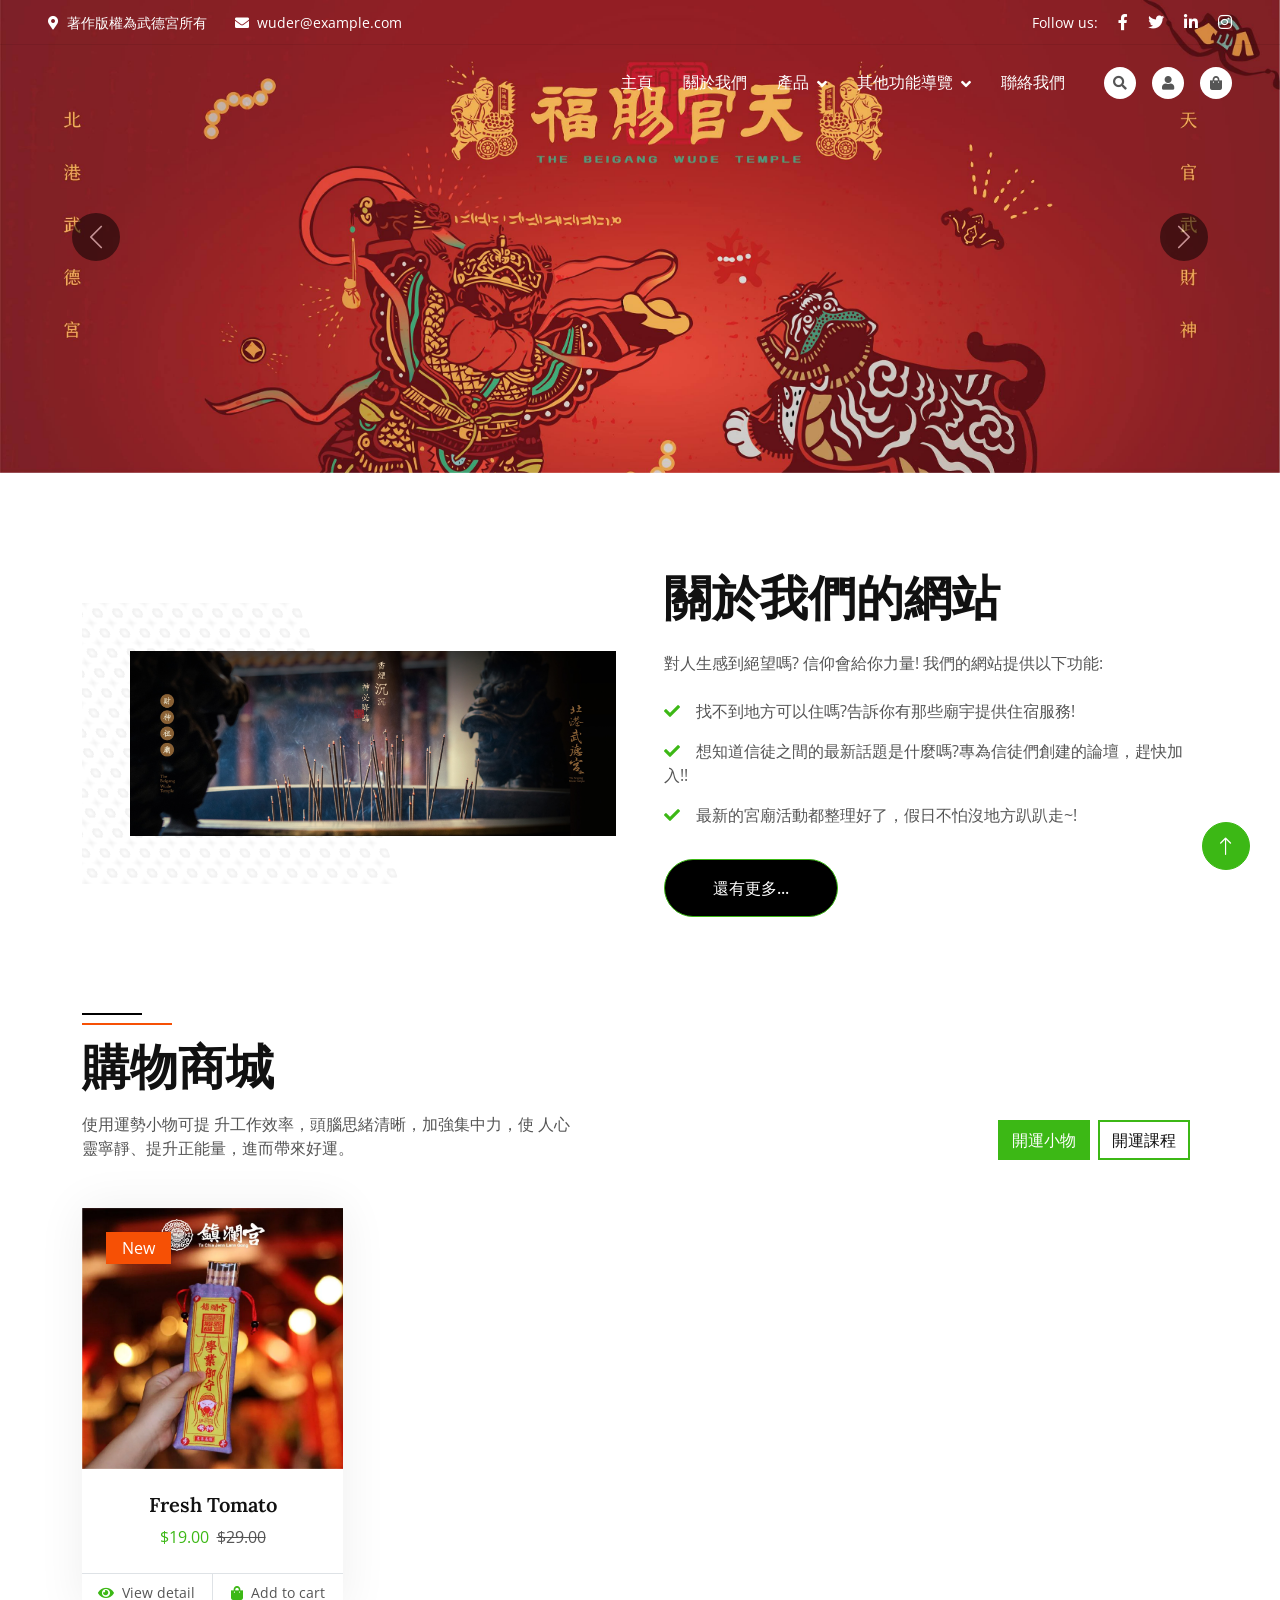
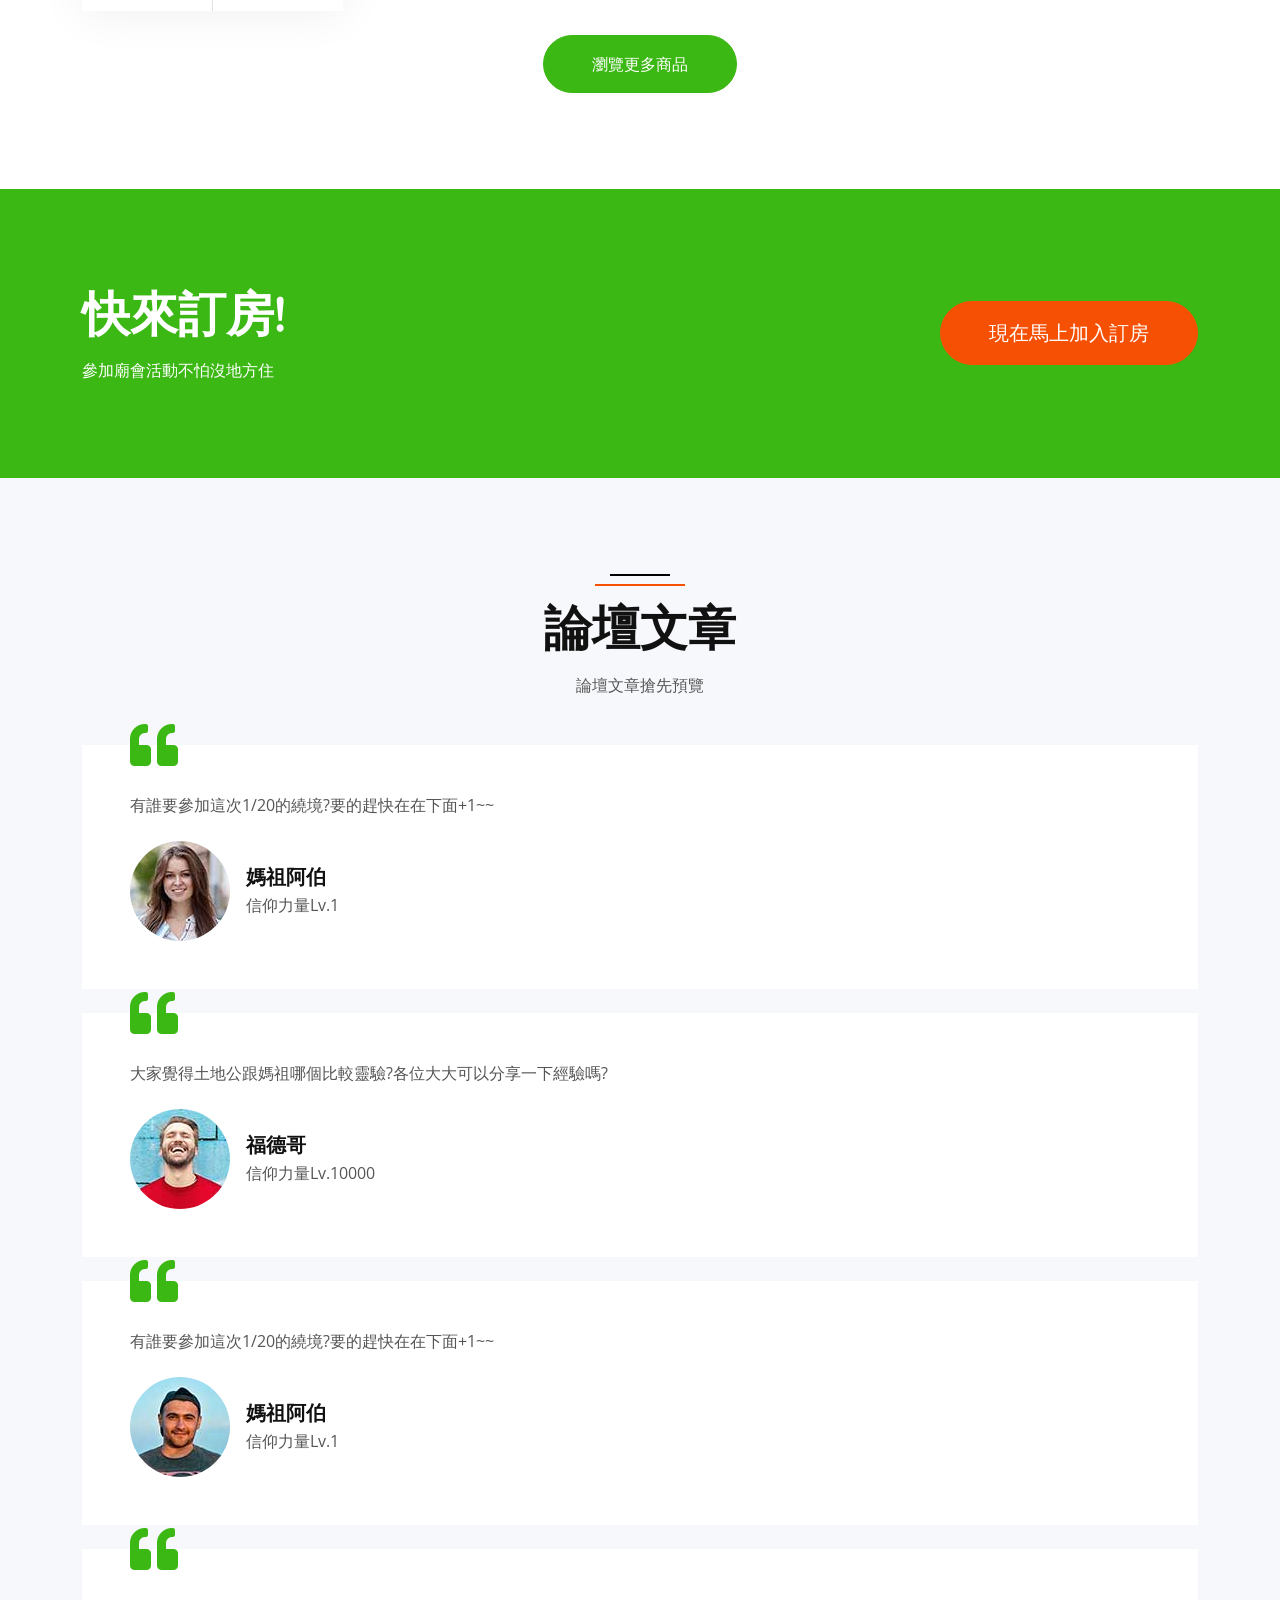
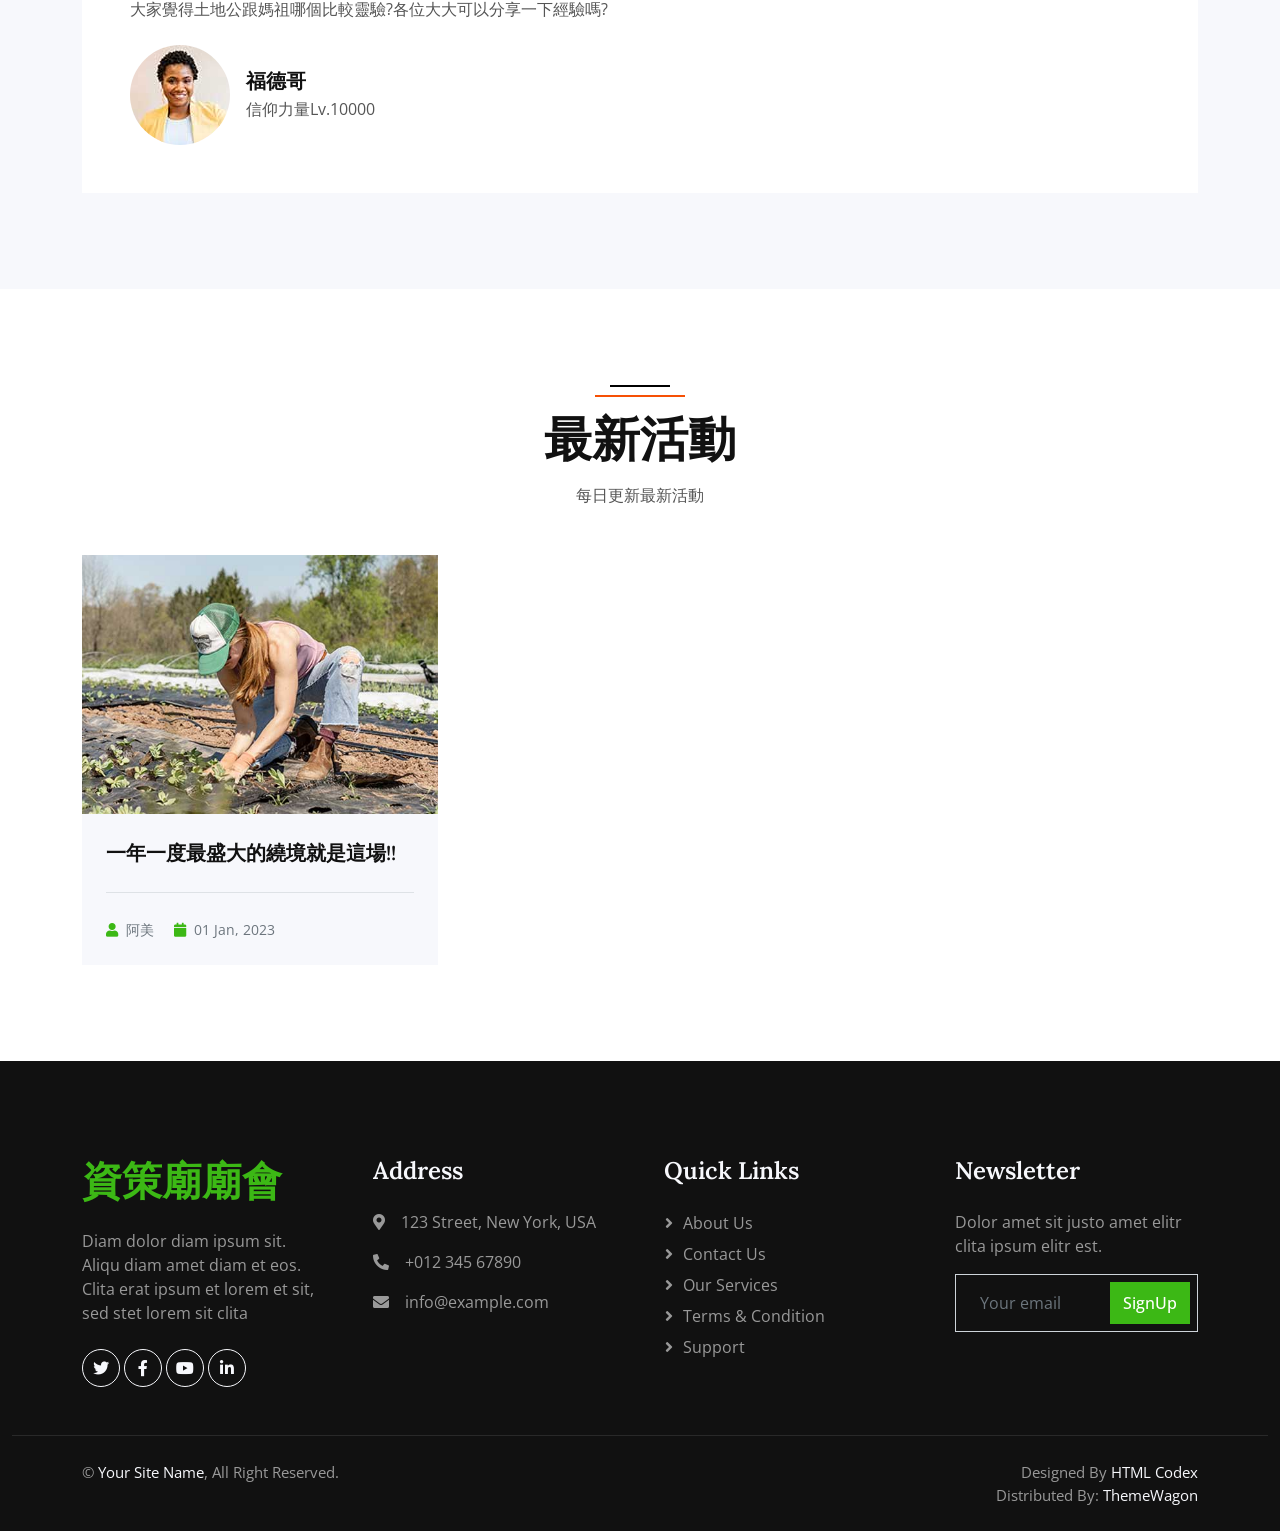
==== src/main/webapp/index.html @ 279bf17d "test123" ====
<!DOCTYPE html>
<html lang="en">

<head>
    <meta charset="utf-8">
    <title>北港武德宮</title>
    <meta content="width=device-width, initial-scale=1.0" name="viewport">
    <meta content="" name="keywords">
    <meta content="" name="description">

    <!-- Favicon -->
    <link href="img/favicon.ico" rel="icon">

    <!-- Google Web Fonts -->
    <link rel="preconnect" href="https://fonts.googleapis.com">
    <link rel="preconnect" href="https://fonts.gstatic.com" crossorigin>
    <link href="https://fonts.googleapis.com/css2?family=Open+Sans:wght@400;500&family=Lora:wght@600;700&display=swap"
        rel="stylesheet">

    <!-- Icon Font Stylesheet -->
    <link href="https://cdnjs.cloudflare.com/ajax/libs/font-awesome/5.10.0/css/all.min.css" rel="stylesheet">
    <link href="https://cdn.jsdelivr.net/npm/bootstrap-icons@1.4.1/font/bootstrap-icons.css" rel="stylesheet">

    <!-- Libraries Stylesheet -->
    <link href="lib/animate/animate.min.css" rel="stylesheet">
    <link href="lib/owlcarousel/assets/owl.carousel.min.css" rel="stylesheet">

    <!-- Customized Bootstrap Stylesheet -->
    <link href="css/bootstrap.min.css" rel="stylesheet">

    <!-- Template Stylesheet -->
    <link href="css/style.css" rel="stylesheet">
</head>

<body>
    <!-- Spinner Start -->
    <div id="spinner"
        class="show bg-white position-fixed translate-middle w-100 vh-100 top-50 start-50 d-flex align-items-center justify-content-center">
        <div class="spinner-border text-primary" role="status"></div>
    </div>
    <!-- Spinner End -->


    <!-- 這邊是標頭的部分，請在各自對應標籤插入自己的分頁-->
    <div class="container-fluid fixed-top px-0 wow fadeIn" data-wow-delay="0.1s">
        <div class="top-bar row gx-0 align-items-center d-none d-lg-flex">
            <div class="col-lg-6 px-5 text-start">
                <small style="color:white"><i class="fa fa-map-marker-alt me-2"
                        style="color:white"></i>著作版權為武德宮所有</small>
                <small style="color:white" class="ms-4"><i class="fa fa-envelope me-2"></i>wuder@example.com</small>
            </div>
            <div class="col-lg-6 px-5 text-end">
                <small style="color:white">Follow us:</small>
                <a class="text-body ms-3" href=""><i style="color:white" class="fab fa-facebook-f"></i></a>
                <a class="text-body ms-3" href=""><i style="color:white" class="fab fa-twitter"></i></a>
                <a class="text-body ms-3" href=""><i style="color:white" class="fab fa-linkedin-in"></i></a>
                <a class="text-body ms-3" href=""><i style="color:white" class="fab fa-instagram"></i></a>
            </div>
        </div>

        <nav class="navbar navbar-expand-lg navbar-light py-lg-0 px-lg-5 wow fadeIn" data-wow-delay="0.1s">
            <a href="index.html" class="navbar-brand ms-4 ms-lg-0">
                <!-- <h1>北港武德宮</h1> -->
            </a>
            <button type="button" class="navbar-toggler me-4" data-bs-toggle="collapse"
                data-bs-target="#navbarCollapse">
                <span class="navbar-toggler-icon"></span>
            </button>
            <div class="collapse navbar-collapse" id="navbarCollapse">
                <div class="navbar-nav ms-auto p-4 p-lg-0">
                    <a href="index.html" class="nav-item nav-link active" style="color:white">主頁</a>
                    <a href="about.html" class="nav-item nav-link" style="color:white">關於我們</a>

                    <div class="nav-item dropdown">
                        <a href="#" class="nav-link dropdown-toggle" data-bs-toggle="dropdown"
                            style="color:white">產品</a>
                        <div class="dropdown-menu m-0">
                            <a href="blog.html" class="dropdown-item">開運小物</a>
                            <a href="feature.html" class="dropdown-item">課程購買</a>
                        </div>

                    </div>

                    <div class="nav-item dropdown">
                        <a href="#" class="nav-link dropdown-toggle" data-bs-toggle="dropdown"
                            style="color:white">其他功能導覽</a>
                        <div class="dropdown-menu m-0">
                            <a href="blog.html" class="dropdown-item">會員中心</a>
                            <a href="feature.html" class="dropdown-item">訂房資訊</a>
                            <a href="testimonial.html" class="dropdown-item">論壇貼文</a>
                            <a href="404.html" class="dropdown-item">活動導覽</a>
                            <a href="404.html" class="dropdown-item">月老牽線</a>

                        </div>
                    </div>
                    <a href="contact.html" class="nav-item nav-link" style="color:white">聯絡我們</a>
                </div>
                <div class="d-none d-lg-flex ms-2">
                    <a class="btn-sm-square bg-white rounded-circle ms-3" href="">
                        <small class="fa fa-search text-body"></small>
                    </a>
                    <a class="btn-sm-square bg-white rounded-circle ms-3" href="">
                        <small class="fa fa-user text-body"></small>
                    </a>
                    <a class="btn-sm-square bg-white rounded-circle ms-3" href="">
                        <small class="fa fa-shopping-bag text-body"></small>
                    </a>
                </div>
            </div>
        </nav>
    </div>
    <!-- Navbar End -->


    <!-- 這邊是主頁照片輪播的部分-->
    <div class="container-fluid p-0 mb-5 wow fadeIn" data-wow-delay="0.1s">
        <div id="header-carousel" class="carousel slide" data-bs-ride="carousel">
            <div class="carousel-inner">
                <div class="carousel-item active">
                    <img class="w-100" src="img/carousel-1.jpg" alt="Image">
                    <div class="carousel-caption">
                        <div class="container">
                            <div class="row justify-content-start">
                                <div class="col-lg-7">
                                    <h1 class="display-2 mb-5 animated slideInDown"></h1>
                                    <!-- <a href="" class="btn btn-primary rounded-pill py-sm-3 px-sm-5">Products</a>
                                    <a href="" class="btn btn-secondary rounded-pill py-sm-3 px-sm-5 ms-3">Services</a> -->
                                </div>
                            </div>
                        </div>
                    </div>
                </div>
                <div class="carousel-item">
                    <img class="w-100" src="img/carousel-2.jpg" alt="Image">
                    <div class="carousel-caption">
                        <div class="container">
                            <div class="row justify-content-start">
                                <div class="col-lg-7">
                                    <h1 class="display-2 mb-5 animated slideInDown"></h1>
                                    <!-- <a href="" class="btn btn-primary rounded-pill py-sm-3 px-sm-5">Products</a>
                                    <a href="" class="btn btn-secondary rounded-pill py-sm-3 px-sm-5 ms-3">Services</a> -->
                                </div>
                            </div>
                        </div>
                    </div>
                </div>
            </div>
            <button class="carousel-control-prev" type="button" data-bs-target="#header-carousel" data-bs-slide="prev">
                <span class="carousel-control-prev-icon" aria-hidden="true"></span>
                <span class="visually-hidden">Previous</span>
            </button>
            <button class="carousel-control-next" type="button" data-bs-target="#header-carousel" data-bs-slide="next">
                <span class="carousel-control-next-icon" aria-hidden="true"></span>
                <span class="visually-hidden">Next</span>
            </button>
        </div>
    </div>
    <!-- Carousel End -->


    <!--這邊開始是網站功能介紹-->
    <div class="container-xxl py-5">
        <div class="container">
            <div class="row g-5 align-items-center">
                <div class="col-lg-6 wow fadeIn" data-wow-delay="0.1s">
                    <div class="about-img position-relative overflow-hidden p-5 pe-0">
                        <img class="img-fluid w-100" src="img/about.jpg">
                    </div>
                </div>
                <div class="col-lg-6 wow fadeIn" data-wow-delay="0.5s">
                    <h1 class="display-5 mb-4">關於我們的網站</h1>
                    <p class="mb-4">對人生感到絕望嗎? 信仰會給你力量! 我們的網站提供以下功能:
                    </p>
                    <p><i class="fa fa-check text-primary me-3"></i>找不到地方可以住嗎?告訴你有那些廟宇提供住宿服務!</p>
                    <p><i class="fa fa-check text-primary me-3"></i>想知道信徒之間的最新話題是什麼嗎?專為信徒們創建的論壇，趕快加入!!</p>
                    <p><i class="fa fa-check text-primary me-3"></i>最新的宮廟活動都整理好了，假日不怕沒地方趴趴走~!</p>
                    <a class="btn btn-primary rounded-pill py-3 px-5 mt-3" href=""
                        style="background-color: black;">還有更多...</a>
                </div>
            </div>
        </div>
    </div>
    <!-- About End -->


    <!--這邊開始是購物商城-->
    <div class="container-xxl py-5">
        <div class="container">
            <div class="row g-0 gx-5 align-items-end">
                <div class="col-lg-6">
                    <div class="section-header text-start mb-5 wow fadeInUp" data-wow-delay="0.1s"
                        style="max-width: 500px;">
                        <h1 class="display-5 mb-3">購物商城</h1>
                        <p>使用運勢小物可提
                            升工作效率，頭腦思緒清晰，加強集中力，使
                            人心靈寧靜、提升正能量，進而帶來好運。</p>
                    </div>
                </div>
                <div class="col-lg-6 text-start text-lg-end wow slideInRight" data-wow-delay="0.1s">
                    <ul class="nav nav-pills d-inline-flex justify-content-end mb-5">
                        <li class="nav-item me-2">
                            <a class="btn btn-outline-primary border-2 active" data-bs-toggle="pill"
                                href="#tab-1">開運小物</a>
                        </li>
                        <li class="nav-item me-2">
                            <a class="btn btn-outline-primary border-2" data-bs-toggle="pill" href="#tab-2">開運課程</a>
                        </li>

                    </ul>
                </div>
            </div>

            <!-- 這邊開始商品展示 -->
            <!-- 開運小物分頁 -->
            <div class="tab-content">
                <div id="tab-1" class="tab-pane fade show p-0 active">
                    <div class="row g-4">
                        <div class="col-xl-3 col-lg-4 col-md-6 wow fadeInUp" data-wow-delay="0.1s">
                            <div class="product-item">
                                <div class="position-relative bg-light overflow-hidden">
                                    <img class="img-fluid w-100" src="img/product-1.jpg" alt="">
                                    <div
                                        class="bg-secondary rounded text-white position-absolute start-0 top-0 m-4 py-1 px-3">
                                        New</div>
                                </div>
                                <div class="text-center p-4">
                                    <a class="d-block h5 mb-2" href="">Fresh Tomato</a>
                                    <span class="text-primary me-1">$19.00</span>
                                    <span class="text-body text-decoration-line-through">$29.00</span>
                                </div>
                                <div class="d-flex border-top">
                                    <small class="w-50 text-center border-end py-2">
                                        <a class="text-body" href=""><i class="fa fa-eye text-primary me-2"></i>View
                                            detail</a>
                                    </small>
                                    <small class="w-50 text-center py-2">
                                        <a class="text-body" href=""><i
                                                class="fa fa-shopping-bag text-primary me-2"></i>Add to cart</a>
                                    </small>
                                </div>
                            </div>
                        </div>
                        <div class="col-12 text-center wow fadeInUp" data-wow-delay="0.1s">
                            <a class="btn btn-primary rounded-pill py-3 px-5" href="">瀏覽更多商品</a>
                        </div>
                    </div>
                </div>
                <!-- 課程分頁一覽 -->
                <div id="tab-2" class="tab-pane fade show p-0">
                    <div class="row g-4">
                        <div class="col-xl-3 col-lg-4 col-md-6">
                            <div class="product-item">
                                <div class="position-relative bg-light overflow-hidden">
                                    <img class="img-fluid w-100" src="img/product-1.jpg" alt="">
                                    <div
                                        class="bg-secondary rounded text-white position-absolute start-0 top-0 m-4 py-1 px-3">
                                        New</div>
                                </div>
                                <div class="text-center p-4">
                                    <a class="d-block h5 mb-2" href="">Fresh Tomato</a>
                                    <span class="text-primary me-1">$19.00</span>
                                    <span class="text-body text-decoration-line-through">$29.00</span>
                                </div>
                                <div class="d-flex border-top">
                                    <small class="w-50 text-center border-end py-2">
                                        <a class="text-body" href=""><i class="fa fa-eye text-primary me-2"></i>View
                                            detail</a>
                                    </small>
                                    <small class="w-50 text-center py-2">
                                        <a class="text-body" href=""><i
                                                class="fa fa-shopping-bag text-primary me-2"></i>Add to cart</a>
                                    </small>
                                </div>
                            </div>
                        </div>
                    </div>
                </div>
            </div>
        </div>
    </div>
    <!-- Product End -->


    <!-- 訂房功能介紹 -->
    <div class="container-fluid bg-primary bg-icon mt-5 py-6">
        <div class="container">
            <div class="row g-5 align-items-center">
                <div class="col-md-7 wow fadeIn" data-wow-delay="0.1s">
                    <h1 class="display-5 text-white mb-3">快來訂房!</h1>
                    <p class="text-white mb-0">參加廟會活動不怕沒地方住</p>
                </div>
                <div class="col-md-5 text-md-end wow fadeIn" data-wow-delay="0.5s">
                    <a class="btn btn-lg btn-secondary rounded-pill py-3 px-5" href="">現在馬上加入訂房</a>
                </div>
            </div>
        </div>
    </div>
    <!-- Firm Visit End -->


    <!-- 論壇文章功能擺放 -->
    <div class="container-fluid bg-light bg-icon py-6 mb-5">
        <div class="container">
            <div class="section-header text-center mx-auto mb-5 wow fadeInUp" data-wow-delay="0.1s"
                style="max-width: 500px;">
                <h1 class="display-5 mb-3">論壇文章</h1>
                <p>論壇文章搶先預覽</p>
            </div>
            <div class="owl-carousel testimonial-carousel wow fadeInUp" data-wow-delay="0.1s">
                <div class="testimonial-item position-relative bg-white p-5 mt-4">
                    <i class="fa fa-quote-left fa-3x text-primary position-absolute top-0 start-0 mt-n4 ms-5"></i>
                    <p class="mb-4">有誰要參加這次1/20的繞境?要的趕快在在下面+1~~</p>
                    <div class="d-flex align-items-center">
                        <img class="flex-shrink-0 rounded-circle" src="img/testimonial-1.jpg" alt="">
                        <div class="ms-3">
                            <h5 class="mb-1">媽祖阿伯</h5>
                            <span>信仰力量Lv.1</span>
                        </div>
                    </div>
                </div>
                <div class="testimonial-item position-relative bg-white p-5 mt-4">
                    <i class="fa fa-quote-left fa-3x text-primary position-absolute top-0 start-0 mt-n4 ms-5"></i>
                    <p class="mb-4">大家覺得土地公跟媽祖哪個比較靈驗?各位大大可以分享一下經驗嗎?</p>
                    <div class="d-flex align-items-center">
                        <img class="flex-shrink-0 rounded-circle" src="img/testimonial-2.jpg" alt="">
                        <div class="ms-3">
                            <h5 class="mb-1">福德哥</h5>
                            <span>信仰力量Lv.10000</span>
                        </div>
                    </div>
                </div>
                <div class="testimonial-item position-relative bg-white p-5 mt-4">
                    <i class="fa fa-quote-left fa-3x text-primary position-absolute top-0 start-0 mt-n4 ms-5"></i>
                    <p class="mb-4">有誰要參加這次1/20的繞境?要的趕快在在下面+1~~</p>
                    <div class="d-flex align-items-center">
                        <img class="flex-shrink-0 rounded-circle" src="img/testimonial-3.jpg" alt="">
                        <div class="ms-3">
                            <h5 class="mb-1">媽祖阿伯</h5>
                            <span>信仰力量Lv.1</span>
                        </div>
                    </div>
                </div>
                <div class="testimonial-item position-relative bg-white p-5 mt-4">
                    <i class="fa fa-quote-left fa-3x text-primary position-absolute top-0 start-0 mt-n4 ms-5"></i>
                    <p class="mb-4">大家覺得土地公跟媽祖哪個比較靈驗?各位大大可以分享一下經驗嗎?</p>
                    <div class="d-flex align-items-center">
                        <img class="flex-shrink-0 rounded-circle" src="img/testimonial-4.jpg" alt="">
                        <div class="ms-3">
                            <h5 class="mb-1">福德哥</h5>
                            <span>信仰力量Lv.10000</span>
                        </div>
                    </div>
                </div>
            </div>
        </div>
    </div>
    <!-- Testimonial End -->


    <!-- 廟會活動相關展示 -->
    <div class="container-xxl py-5">
        <div class="container">
            <div class="section-header text-center mx-auto mb-5 wow fadeInUp" data-wow-delay="0.1s"
                style="max-width: 500px;">
                <h1 class="display-5 mb-3">最新活動</h1>
                <p>每日更新最新活動</p>
            </div>
            <div class="row g-4">
                <div class="col-lg-4 col-md-6 wow fadeInUp" data-wow-delay="0.1s">
                    <img class="img-fluid" src="img/blog-1.jpg" alt="">
                    <div class="bg-light p-4">
                        <a class="d-block h5 lh-base mb-4" href="">一年一度最盛大的繞境就是這場!!</a>
                        <div class="text-muted border-top pt-4">
                            <small class="me-3"><i class="fa fa-user text-primary me-2"></i>阿美</small>
                            <small class="me-3"><i class="fa fa-calendar text-primary me-2"></i>01 Jan, 2023</small>
                        </div>
                    </div>
                </div>


            </div>
        </div>
    </div>
    <!-- Blog End -->


    <!-- Footer Start -->
    <div class="container-fluid bg-dark footer mt-5 pt-5 wow fadeIn" data-wow-delay="0.1s">
        <div class="container py-5">
            <div class="row g-5">
                <div class="col-lg-3 col-md-6">
                    <h1 class="fw-bold text-primary mb-4">資策廟廟會</h1>
                    <p>Diam dolor diam ipsum sit. Aliqu diam amet diam et eos. Clita erat ipsum et lorem et sit, sed
                        stet lorem sit clita</p>
                    <div class="d-flex pt-2">
                        <a class="btn btn-square btn-outline-light rounded-circle me-1" href=""><i
                                class="fab fa-twitter"></i></a>
                        <a class="btn btn-square btn-outline-light rounded-circle me-1" href=""><i
                                class="fab fa-facebook-f"></i></a>
                        <a class="btn btn-square btn-outline-light rounded-circle me-1" href=""><i
                                class="fab fa-youtube"></i></a>
                        <a class="btn btn-square btn-outline-light rounded-circle me-0" href=""><i
                                class="fab fa-linkedin-in"></i></a>
                    </div>
                </div>
                <div class="col-lg-3 col-md-6">
                    <h4 class="text-light mb-4">Address</h4>
                    <p><i class="fa fa-map-marker-alt me-3"></i>123 Street, New York, USA</p>
                    <p><i class="fa fa-phone-alt me-3"></i>+012 345 67890</p>
                    <p><i class="fa fa-envelope me-3"></i>info@example.com</p>
                </div>
                <div class="col-lg-3 col-md-6">
                    <h4 class="text-light mb-4">Quick Links</h4>
                    <a class="btn btn-link" href="">About Us</a>
                    <a class="btn btn-link" href="">Contact Us</a>
                    <a class="btn btn-link" href="">Our Services</a>
                    <a class="btn btn-link" href="">Terms & Condition</a>
                    <a class="btn btn-link" href="">Support</a>
                </div>
                <div class="col-lg-3 col-md-6">
                    <h4 class="text-light mb-4">Newsletter</h4>
                    <p>Dolor amet sit justo amet elitr clita ipsum elitr est.</p>
                    <div class="position-relative mx-auto" style="max-width: 400px;">
                        <input class="form-control bg-transparent w-100 py-3 ps-4 pe-5" type="text"
                            placeholder="Your email">
                        <button type="button"
                            class="btn btn-primary py-2 position-absolute top-0 end-0 mt-2 me-2">SignUp</button>
                    </div>
                </div>
            </div>
        </div>
        <div class="container-fluid copyright">
            <div class="container">
                <div class="row">
                    <div class="col-md-6 text-center text-md-start mb-3 mb-md-0">
                        &copy; <a href="#">Your Site Name</a>, All Right Reserved.
                    </div>
                    <div class="col-md-6 text-center text-md-end">
                        <!--/*** This template is free as long as you keep the footer author’s credit link/attribution link/backlink. If you'd like to use the template without the footer author’s credit link/attribution link/backlink, you can purchase the Credit Removal License from "https://htmlcodex.com/credit-removal". Thank you for your support. ***/-->
                        Designed By <a href="https://htmlcodex.com">HTML Codex</a>
                        <br>Distributed By: <a href="https://themewagon.com" target="_blank">ThemeWagon</a>
                    </div>
                </div>
            </div>
        </div>
    </div>
    <!-- Footer End -->


    <!-- Back to Top -->
    <a href="#" class="btn btn-lg btn-primary btn-lg-square rounded-circle back-to-top"><i
            class="bi bi-arrow-up"></i></a>


    <!-- JavaScript Libraries -->
    <script src="https://code.jquery.com/jquery-3.4.1.min.js"></script>
    <script src="https://cdn.jsdelivr.net/npm/bootstrap@5.0.0/dist/js/bootstrap.bundle.min.js"></script>
    <script src="lib/wow/wow.min.js"></script>
    <script src="lib/easing/easing.min.js"></script>
    <script src="lib/waypoints/waypoints.min.js"></script>
    <script src="lib/owlcarousel/owl.carousel.min.js"></script>

    <!-- Template Javascript -->
    <script src="js/main.js"></script>
</body>

</html>
---- src/main/webapp/css/style.css ----
/********** Template CSS **********/
:root {
    --primary: black;
    --secondary: #F65005;
    --light: #F7F8FC;
    --dark: #111111;
}

.back-to-top {
    position: fixed;
    display: none;
    right: 30px;
    bottom: 30px;
    z-index: 99;
}

.my-6 {
    margin-top: 6rem;
    margin-bottom: 6rem;
}

.py-6 {
    padding-top: 6rem;
    padding-bottom: 6rem;
}

.bg-icon {
    background: url(../img/bg-icon.png) center center repeat;
    background-size: contain;
}


/*** Spinner ***/
#spinner {
    opacity: 0;
    visibility: hidden;
    transition: opacity .5s ease-out, visibility 0s linear .5s;
    z-index: 99999;
}

#spinner.show {
    transition: opacity .5s ease-out, visibility 0s linear 0s;
    visibility: visible;
    opacity: 1;
}


/*** Button ***/
.btn {
    font-weight: 500;
    transition: .5s;
}

.btn.btn-primary,
.btn.btn-secondary,
.btn.btn-outline-primary:hover,
.btn.btn-outline-secondary:hover {
    color: #FFFFFF;
}

.btn-square {
    width: 38px;
    height: 38px;
}

.btn-sm-square {
    width: 32px;
    height: 32px;
}

.btn-lg-square {
    width: 48px;
    height: 48px;
}

.btn-square,
.btn-sm-square,
.btn-lg-square {
    padding: 0;
    display: flex;
    align-items: center;
    justify-content: center;
    font-weight: normal;
}


/*** Navbar ***/
.fixed-top {
    transition: .5s;
}

.top-bar {
    height: 45px;
    border-bottom: 1px solid rgba(0, 0, 0, .07);
}

.navbar .dropdown-toggle::after {
    border: none;
    content: "\f107";
    font-family: "Font Awesome 5 Free";
    font-weight: 900;
    vertical-align: middle;
    margin-left: 8px;
}

.navbar .navbar-nav .nav-link {
    padding: 25px 15px;
    color: #555555;
    font-weight: 500;
    outline: none;
}

.navbar .navbar-nav .nav-link:hover,
.navbar .navbar-nav .nav-link.active {
    color: var(--dark);
}

@media (max-width: 991.98px) {
    .navbar .navbar-nav {
        margin-top: 10px;
        border-top: 1px solid rgba(0, 0, 0, .07);
        background: #FFFFFF;
    }

    .navbar .navbar-nav .nav-link {
        padding: 10px 0;
    }
}

@media (min-width: 992px) {
    .navbar .nav-item .dropdown-menu {
        display: block;
        visibility: hidden;
        top: 100%;
        transform: rotateX(-75deg);
        transform-origin: 0% 0%;
        transition: .5s;
        opacity: 0;
    }

    .navbar .nav-item:hover .dropdown-menu {
        transform: rotateX(0deg);
        visibility: visible;
        transition: .5s;
        opacity: 1;
    }
}


/*** Header ***/
.carousel-caption {
    top: 0;
    left: 0;
    right: 0;
    bottom: 0;
    display: flex;
    align-items: center;
    justify-content: center;
    text-align: start;
    z-index: 1;
}

.carousel-control-prev,
.carousel-control-next {
    width: 15%;
}

.carousel-control-prev-icon,
.carousel-control-next-icon {
    width: 3rem;
    height: 3rem;
    background-color: var(--primary);
    border: 10px solid var(--primary);
    border-radius: 3rem;
}

@media (max-width: 768px) {
    #header-carousel .carousel-item {
        position: relative;
        min-height: 450px;
    }

    #header-carousel .carousel-item img {
        position: absolute;
        width: 100%;
        height: 100%;
        object-fit: cover;
    }
}

.page-header {
    padding-top: 12rem;
    padding-bottom: 6rem;
    background: url(../img/carousel-1.jpg) top right no-repeat;
    background-size: cover;
}

.breadcrumb-item+.breadcrumb-item::before {
    color: #999999;
}


/*** Section Header ***/
.section-header {
    position: relative;
    padding-top: 25px;
}

.section-header::before {
    position: absolute;
    content: "";
    width: 60px;
    height: 2px;
    top: 0;
    left: 50%;
    transform: translateX(-50%);
    background: var(--primary);
}

.section-header::after {
    position: absolute;
    content: "";
    width: 90px;
    height: 2px;
    top: 10px;
    left: 50%;
    transform: translateX(-50%);
    background: var(--secondary);
}

.section-header.text-start::before,
.section-header.text-start::after {
    left: 0;
    transform: translateX(0);
}



/*** About ***/
.about-img img {
    position: relative;
    z-index: 2;
}

.about-img::before {
    position: absolute;
    content: "";
    top: 0;
    left: -50%;
    width: 100%;
    height: 100%;
    background-image: -webkit-repeating-radial-gradient(#FFFFFF, #EEEEEE 5px, transparent 5px, transparent 10px);
    background-image: -moz-repeating-radial-gradient(#FFFFFF, #EEEEEE 5px, transparent 5px, transparent 10px);
    background-image: -ms-repeating-radial-gradient(#FFFFFF, #EEEEEE 5px, transparent 5px, transparent 10px);
    background-image: -o-repeating-radial-gradient(#FFFFFF, #EEEEEE 5px, transparent 5px, transparent 10px);
    background-image: repeating-radial-gradient(#FFFFFF, #EEEEEE 5px, transparent 5px, transparent 10px);
    background-size: 20px 20px;
    transform: skew(20deg);
    z-index: 1;
}


/*** Product ***/
.nav-pills .nav-item .btn {
    color: var(--dark);
}

.nav-pills .nav-item .btn:hover,
.nav-pills .nav-item .btn.active {
    color: #FFFFFF;
}

.product-item {
    box-shadow: 0 0 45px rgba(0, 0, 0, .07);
}

.product-item img {
    transition: .5s;
}

.product-item:hover img {
    transform: scale(1.1);
}

.product-item small a:hover {
    color: var(--primary) !important;
}


/*** Testimonial ***/
.testimonial-carousel .owl-item .testimonial-item img {
    width: 60px;
    height: 60px;
}

.testimonial-carousel .owl-item .testimonial-item,
.testimonial-carousel .owl-item .testimonial-item * {
    transition: .5s;
}

.testimonial-carousel .owl-item.center .testimonial-item {
    background: var(--primary) !important;
}

.testimonial-carousel .owl-item.center .testimonial-item * {
    color: #FFFFFF !important;
}

.testimonial-carousel .owl-item.center .testimonial-item i {
    color: var(--secondary) !important;
}

.testimonial-carousel .owl-nav {
    margin-top: 30px;
    display: flex;
    justify-content: center;
}

.testimonial-carousel .owl-nav .owl-prev,
.testimonial-carousel .owl-nav .owl-next {
    margin: 0 12px;
    width: 50px;
    height: 50px;
    display: flex;
    align-items: center;
    justify-content: center;
    color: var(--dark);
    border: 2px solid var(--primary);
    border-radius: 50px;
    font-size: 18px;
    transition: .5s;
}

.testimonial-carousel .owl-nav .owl-prev:hover,
.testimonial-carousel .owl-nav .owl-next:hover {
    color: #FFFFFF;
    background: var(--primary);
}


/*** Footer ***/
.footer {
    color: #999999;
}

.footer .btn.btn-link {
    display: block;
    margin-bottom: 5px;
    padding: 0;
    text-align: left;
    color: #999999;
    font-weight: normal;
    text-transform: capitalize;
    transition: .3s;
}

.footer .btn.btn-link::before {
    position: relative;
    content: "\f105";
    font-family: "Font Awesome 5 Free";
    font-weight: 900;
    color: #999999;
    margin-right: 10px;
}

.footer .btn.btn-link:hover {
    color: var(--light);
    letter-spacing: 1px;
    box-shadow: none;
}

.footer .copyright {
    padding: 25px 0;
    font-size: 15px;
    border-top: 1px solid rgba(256, 256, 256, .1);
}

.footer .copyright a {
    color: var(--light);
}

.footer .copyright a:hover {
    color: var(--primary);
}
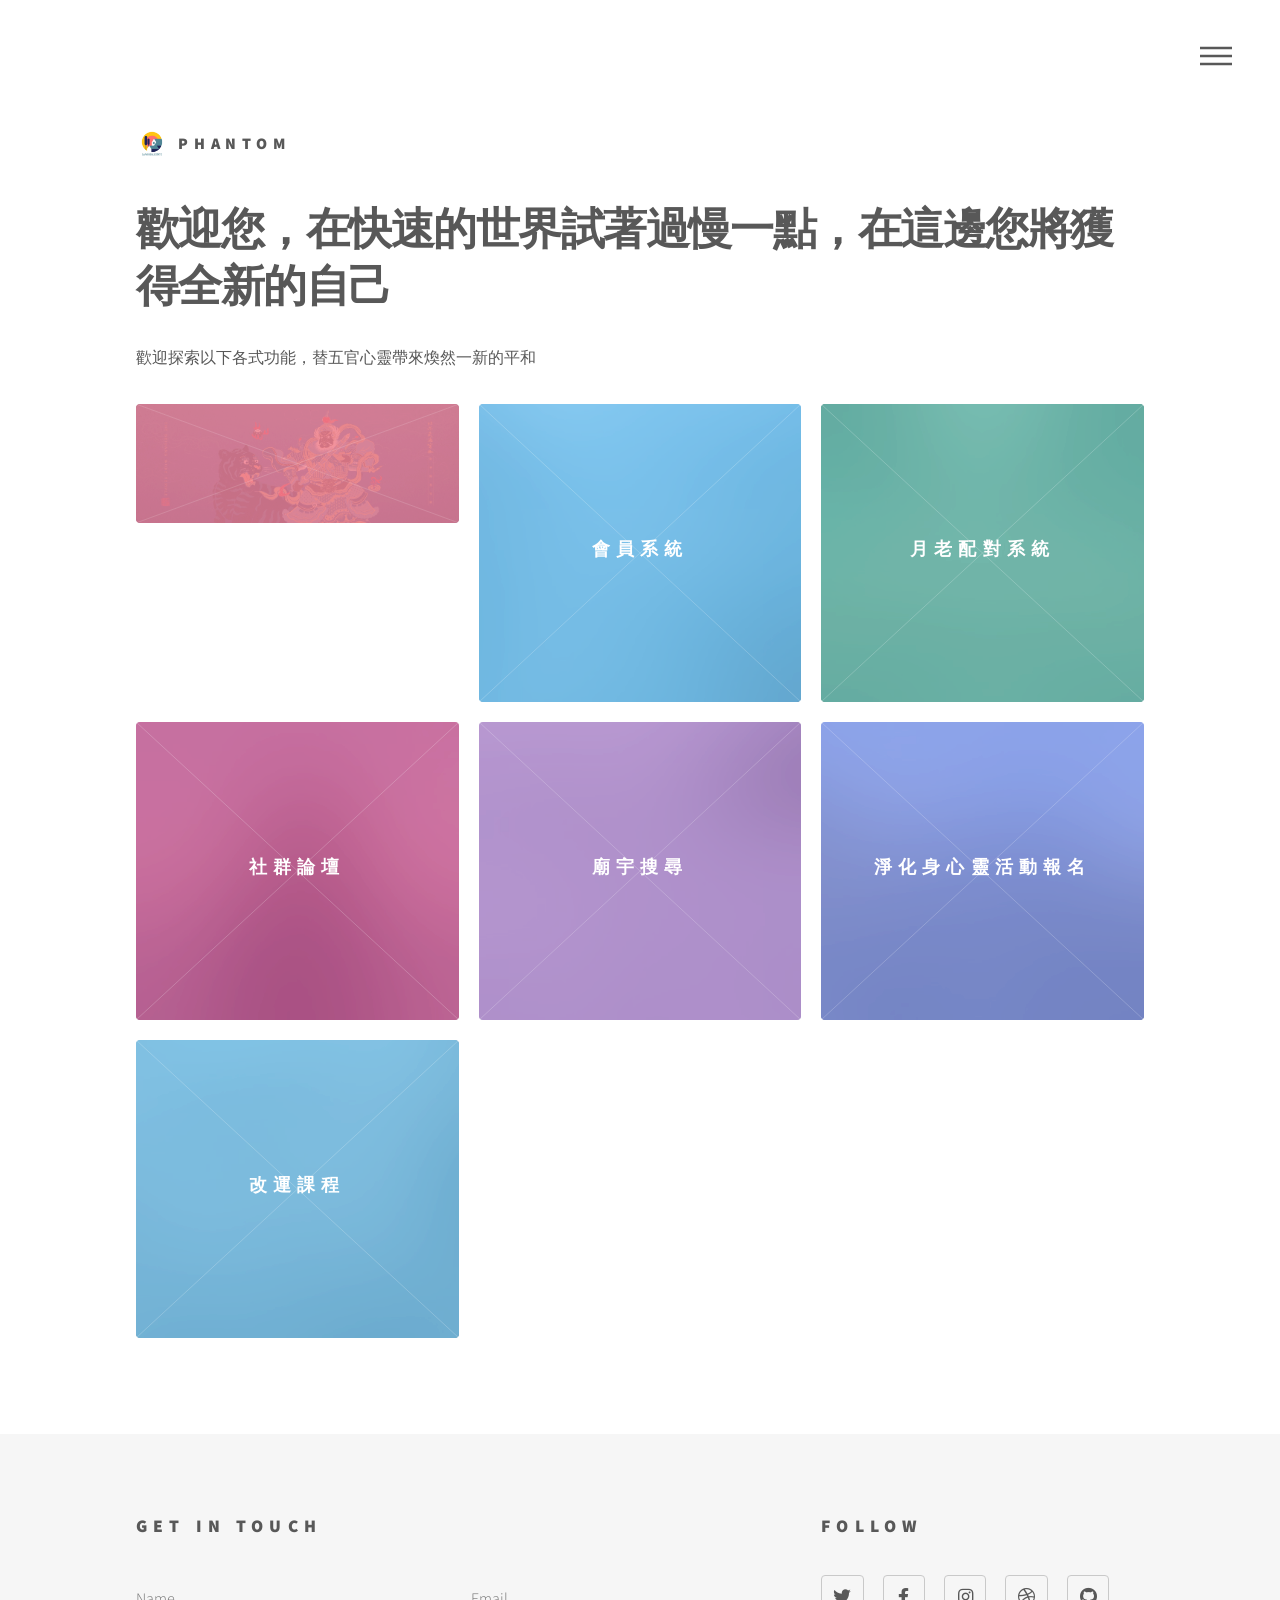
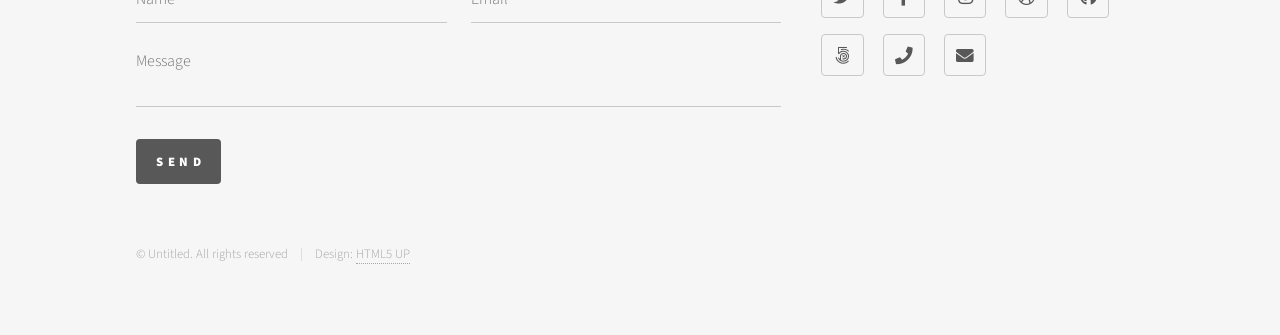
==== commit f687bcb9: "1223 t6_21commit" ====
--- a/src/main/webapp/index.html
+++ b/src/main/webapp/index.html
@@ -1,467 +1,199 @@
-<!DOCTYPE html>
-<html lang="en">
 
-<head>
-    <meta charset="utf-8">
-    <title>北港武德宮</title>
-    <meta content="width=device-width, initial-scale=1.0" name="viewport">
-    <meta content="" name="keywords">
-    <meta content="" name="description">
+<!--
+	Phantom by HTML5 UP
+	html5up.net | @ajlkn
+	Free for personal and commercial use under the CCA 3.0 license (html5up.net/license)
+-->
+<html>
+	<head>
+		<title>心靈淨化網</title>
+		<meta charset="utf-8" />
+		<meta name="viewport" content="width=device-width, initial-scale=1, user-scalable=no" />
+		<link rel="stylesheet" href="assets/css/main.css" />
+		<noscript><link rel="stylesheet" href="assets/css/noscript.css" /></noscript>
+	</head>
+	<body class="is-preload">
+		<!-- Wrapper -->
+			<div id="wrapper">
 
-    <!-- Favicon -->
-    <link href="img/favicon.ico" rel="icon">
+				<!-- Header -->
+					<header id="header">
+						<div class="inner">
 
-    <!-- Google Web Fonts -->
-    <link rel="preconnect" href="https://fonts.googleapis.com">
-    <link rel="preconnect" href="https://fonts.gstatic.com" crossorigin>
-    <link href="https://fonts.googleapis.com/css2?family=Open+Sans:wght@400;500&family=Lora:wght@600;700&display=swap"
-        rel="stylesheet">
+							<!-- Logo -->
+								<a href="index.html" class="logo">
+									<span class="symbol"><img src="images/logo.jpg" alt="" /></span><span class="title">Phantom</span>
+								</a>
 
-    <!-- Icon Font Stylesheet -->
-    <link href="https://cdnjs.cloudflare.com/ajax/libs/font-awesome/5.10.0/css/all.min.css" rel="stylesheet">
-    <link href="https://cdn.jsdelivr.net/npm/bootstrap-icons@1.4.1/font/bootstrap-icons.css" rel="stylesheet">
+							<!-- Nav -->
+								<nav>
+									<ul>
+										<li><a href="#menu">功能一覽</a></li>
+									</ul>
+								</nav>
 
-    <!-- Libraries Stylesheet -->
-    <link href="lib/animate/animate.min.css" rel="stylesheet">
-    <link href="lib/owlcarousel/assets/owl.carousel.min.css" rel="stylesheet">
+						</div>
+					</header>
 
-    <!-- Customized Bootstrap Stylesheet -->
-    <link href="css/bootstrap.min.css" rel="stylesheet">
+				<!-- Menu -->
+					<nav id="menu">
+						<h2>Menu</h2>
+						<ul>
+<!-- 						這邊加入各個功能網站 -->
+							<li><a href="index.html">Home</a></li>
+							<li><a href="">加強運勢小物</a></li>
+							<li><a href="">會員系統</a></li>
+							<li><a href="">月老配對系統</a></li>
+							<li><a href="">社群論壇</a></li>
+							<li><a href="">廟宇搜尋</a></li>
+							<li><a href="">淨化身心靈活動報名</a></li>
+							<li><a href="http://localhost:8080/SecondServlet/controller/classShoppingList">改運課程</a></li>
+						</ul>
+					</nav>
 
-    <!-- Template Stylesheet -->
-    <link href="css/style.css" rel="stylesheet">
-</head>
+				<!-- Main -->
+					<div id="main">
+						<div class="inner">
+							<header>
+								<h1>歡迎您，在快速的世界試著過慢一點，在這邊您將獲得全新的自己<a href="http://html5up.net"></a></h1>
+								<p>歡迎探索以下各式功能，替五官心靈帶來煥然一新的平和</p>
+							</header>
+							<section class="tiles">
+								<article class="style1">
+									<span class="image">
+										<img src="images/pic01.jpg" alt="" />
+									</span>
+<!-- 									這邊輸入網址 -->
+									<a href="">
+										<h2>加強運勢小物</h2>
+										<div class="content">
+											<p>台灣百年宗師開光，去除一身壞運氣</p>
+										</div>
+									</a>
+								</article>
+								<article class="style2">
+									<span class="image">
+										<img src="images/pic02.jpg" alt="" />
+									</span>
+<!-- 									這邊輸入網址 -->
+									<a href="">
+										<h2>會員系統</h2>
+										<div class="content">
+											<p>現在加入會員還不遲，成為VIP會員即贈開光手環!</p>
+										</div>
+									</a>
+								</article>
+								<article class="style3">
+									<span class="image">
+										<img src="images/pic03.jpg" alt="" />
+									</span>
+<!-- 									這邊輸入網址 -->
+									<a href="">
+										<h2>月老配對系統</h2>
+										<div class="content">
+											<p>月老的保佑，讓你找到終身姻緣</p>
+										</div>
+									</a>
+								</article>
+								<article class="style4">
+									<span class="image">
+										<img src="images/pic04.jpg" alt="" />
+									</span>
+									<!-- 									這邊輸入網址 -->
+									<a href="">
+										<h2>社群論壇</h2>
+										<div class="content">
+											<p>充滿善意的交流論壇區，信徒不罵髒話</p>
+										</div>
+									</a>
+								</article>
+								<article class="style5">
+									<span class="image">
+										<img src="images/pic05.jpg" alt="" />
+									</span>
+									<!-- 									這邊輸入網址 -->
+									<a href="">
+										<h2>廟宇搜尋</h2>
+										<div class="content">
+											<p>台灣廟宇一籮筐，拜拜住宿不怕沒地方</p>
+										</div>
+									</a>
+								</article>
+								<article class="style6">
+									<span class="image">
+										<img src="images/pic06.jpg" alt="" />
+									</span>
+									<a href="">
+										<h2>淨化身心靈活動報名</h2>
+										<div class="content">
+											<p>各式活動等你來報名，假日不怕沒地方趴趴走</p>
+										</div>
+									</a>
+								</article>
+								<article class="style2">
+									<span class="image">
+										<img src="images/pic07.jpg" alt="" />
+									</span>
+									<a href="http://localhost:8080/SecondServlet/controller/classShoppingList">
+										<h2>改運課程</h2>
+										<div class="content">
+											<p>最強改運大師們集合!扭轉自己的命運從現在開始!</p>
+										</div>
+									</a>
+								</article>
+							</section>
+						</div>
+					</div>
 
-<body>
-    <!-- Spinner Start -->
-    <div id="spinner"
-        class="show bg-white position-fixed translate-middle w-100 vh-100 top-50 start-50 d-flex align-items-center justify-content-center">
-        <div class="spinner-border text-primary" role="status"></div>
-    </div>
-    <!-- Spinner End -->
+				<!-- Footer -->
+					<footer id="footer">
+						<div class="inner">
+							<section>
+								<h2>Get in touch</h2>
+								<form method="post" action="#">
+									<div class="fields">
+										<div class="field half">
+											<input type="text" name="name" id="name" placeholder="Name" />
+										</div>
+										<div class="field half">
+											<input type="email" name="email" id="email" placeholder="Email" />
+										</div>
+										<div class="field">
+											<textarea name="message" id="message" placeholder="Message"></textarea>
+										</div>
+									</div>
+									<ul class="actions">
+										<li><input type="submit" value="Send" class="primary" /></li>
+									</ul>
+								</form>
+							</section>
+							<section>
+								<h2>Follow</h2>
+								<ul class="icons">
+									<li><a href="#" class="icon brands style2 fa-twitter"><span class="label">Twitter</span></a></li>
+									<li><a href="#" class="icon brands style2 fa-facebook-f"><span class="label">Facebook</span></a></li>
+									<li><a href="#" class="icon brands style2 fa-instagram"><span class="label">Instagram</span></a></li>
+									<li><a href="#" class="icon brands style2 fa-dribbble"><span class="label">Dribbble</span></a></li>
+									<li><a href="#" class="icon brands style2 fa-github"><span class="label">GitHub</span></a></li>
+									<li><a href="#" class="icon brands style2 fa-500px"><span class="label">500px</span></a></li>
+									<li><a href="#" class="icon solid style2 fa-phone"><span class="label">Phone</span></a></li>
+									<li><a href="#" class="icon solid style2 fa-envelope"><span class="label">Email</span></a></li>
+								</ul>
+							</section>
+							<ul class="copyright">
+								<li>&copy; Untitled. All rights reserved</li><li>Design: <a href="http://html5up.net">HTML5 UP</a></li>
+							</ul>
+						</div>
+					</footer>
 
+			</div>
 
-    <!-- 這邊是標頭的部分，請在各自對應標籤插入自己的分頁-->
-    <div class="container-fluid fixed-top px-0 wow fadeIn" data-wow-delay="0.1s">
-        <div class="top-bar row gx-0 align-items-center d-none d-lg-flex">
-            <div class="col-lg-6 px-5 text-start">
-                <small style="color:white"><i class="fa fa-map-marker-alt me-2"
-                        style="color:white"></i>著作版權為武德宮所有</small>
-                <small style="color:white" class="ms-4"><i class="fa fa-envelope me-2"></i>wuder@example.com</small>
-            </div>
-            <div class="col-lg-6 px-5 text-end">
-                <small style="color:white">Follow us:</small>
-                <a class="text-body ms-3" href=""><i style="color:white" class="fab fa-facebook-f"></i></a>
-                <a class="text-body ms-3" href=""><i style="color:white" class="fab fa-twitter"></i></a>
-                <a class="text-body ms-3" href=""><i style="color:white" class="fab fa-linkedin-in"></i></a>
-                <a class="text-body ms-3" href=""><i style="color:white" class="fab fa-instagram"></i></a>
-            </div>
-        </div>
+		<!-- Scripts -->
+			<script src="assets/js/jquery.min.js"></script>
+			<script src="assets/js/browser.min.js"></script>
+			<script src="assets/js/breakpoints.min.js"></script>
+			<script src="assets/js/util.js"></script>
+			<script src="assets/js/main.js"></script>
 
-        <nav class="navbar navbar-expand-lg navbar-light py-lg-0 px-lg-5 wow fadeIn" data-wow-delay="0.1s">
-            <a href="index.html" class="navbar-brand ms-4 ms-lg-0">
-                <!-- <h1>北港武德宮</h1> -->
-            </a>
-            <button type="button" class="navbar-toggler me-4" data-bs-toggle="collapse"
-                data-bs-target="#navbarCollapse">
-                <span class="navbar-toggler-icon"></span>
-            </button>
-            <div class="collapse navbar-collapse" id="navbarCollapse">
-                <div class="navbar-nav ms-auto p-4 p-lg-0">
-                    <a href="index.html" class="nav-item nav-link active" style="color:white">主頁</a>
-                    <a href="about.html" class="nav-item nav-link" style="color:white">關於我們</a>
-
-                    <div class="nav-item dropdown">
-                        <a href="#" class="nav-link dropdown-toggle" data-bs-toggle="dropdown"
-                            style="color:white">產品</a>
-                        <div class="dropdown-menu m-0">
-                            <a href="blog.html" class="dropdown-item">開運小物</a>
-                            <a href="feature.html" class="dropdown-item">課程購買</a>
-                        </div>
-
-                    </div>
-
-                    <div class="nav-item dropdown">
-                        <a href="#" class="nav-link dropdown-toggle" data-bs-toggle="dropdown"
-                            style="color:white">其他功能導覽</a>
-                        <div class="dropdown-menu m-0">
-                            <a href="blog.html" class="dropdown-item">會員中心</a>
-                            <a href="feature.html" class="dropdown-item">訂房資訊</a>
-                            <a href="testimonial.html" class="dropdown-item">論壇貼文</a>
-                            <a href="404.html" class="dropdown-item">活動導覽</a>
-                            <a href="404.html" class="dropdown-item">月老牽線</a>
-
-                        </div>
-                    </div>
-                    <a href="contact.html" class="nav-item nav-link" style="color:white">聯絡我們</a>
-                </div>
-                <div class="d-none d-lg-flex ms-2">
-                    <a class="btn-sm-square bg-white rounded-circle ms-3" href="">
-                        <small class="fa fa-search text-body"></small>
-                    </a>
-                    <a class="btn-sm-square bg-white rounded-circle ms-3" href="">
-                        <small class="fa fa-user text-body"></small>
-                    </a>
-                    <a class="btn-sm-square bg-white rounded-circle ms-3" href="">
-                        <small class="fa fa-shopping-bag text-body"></small>
-                    </a>
-                </div>
-            </div>
-        </nav>
-    </div>
-    <!-- Navbar End -->
-
-
-    <!-- 這邊是主頁照片輪播的部分-->
-    <div class="container-fluid p-0 mb-5 wow fadeIn" data-wow-delay="0.1s">
-        <div id="header-carousel" class="carousel slide" data-bs-ride="carousel">
-            <div class="carousel-inner">
-                <div class="carousel-item active">
-                    <img class="w-100" src="img/carousel-1.jpg" alt="Image">
-                    <div class="carousel-caption">
-                        <div class="container">
-                            <div class="row justify-content-start">
-                                <div class="col-lg-7">
-                                    <h1 class="display-2 mb-5 animated slideInDown"></h1>
-                                    <!-- <a href="" class="btn btn-primary rounded-pill py-sm-3 px-sm-5">Products</a>
-                                    <a href="" class="btn btn-secondary rounded-pill py-sm-3 px-sm-5 ms-3">Services</a> -->
-                                </div>
-                            </div>
-                        </div>
-                    </div>
-                </div>
-                <div class="carousel-item">
-                    <img class="w-100" src="img/carousel-2.jpg" alt="Image">
-                    <div class="carousel-caption">
-                        <div class="container">
-                            <div class="row justify-content-start">
-                                <div class="col-lg-7">
-                                    <h1 class="display-2 mb-5 animated slideInDown"></h1>
-                                    <!-- <a href="" class="btn btn-primary rounded-pill py-sm-3 px-sm-5">Products</a>
-                                    <a href="" class="btn btn-secondary rounded-pill py-sm-3 px-sm-5 ms-3">Services</a> -->
-                                </div>
-                            </div>
-                        </div>
-                    </div>
-                </div>
-            </div>
-            <button class="carousel-control-prev" type="button" data-bs-target="#header-carousel" data-bs-slide="prev">
-                <span class="carousel-control-prev-icon" aria-hidden="true"></span>
-                <span class="visually-hidden">Previous</span>
-            </button>
-            <button class="carousel-control-next" type="button" data-bs-target="#header-carousel" data-bs-slide="next">
-                <span class="carousel-control-next-icon" aria-hidden="true"></span>
-                <span class="visually-hidden">Next</span>
-            </button>
-        </div>
-    </div>
-    <!-- Carousel End -->
-
-
-    <!--這邊開始是網站功能介紹-->
-    <div class="container-xxl py-5">
-        <div class="container">
-            <div class="row g-5 align-items-center">
-                <div class="col-lg-6 wow fadeIn" data-wow-delay="0.1s">
-                    <div class="about-img position-relative overflow-hidden p-5 pe-0">
-                        <img class="img-fluid w-100" src="img/about.jpg">
-                    </div>
-                </div>
-                <div class="col-lg-6 wow fadeIn" data-wow-delay="0.5s">
-                    <h1 class="display-5 mb-4">關於我們的網站</h1>
-                    <p class="mb-4">對人生感到絕望嗎? 信仰會給你力量! 我們的網站提供以下功能:
-                    </p>
-                    <p><i class="fa fa-check text-primary me-3"></i>找不到地方可以住嗎?告訴你有那些廟宇提供住宿服務!</p>
-                    <p><i class="fa fa-check text-primary me-3"></i>想知道信徒之間的最新話題是什麼嗎?專為信徒們創建的論壇，趕快加入!!</p>
-                    <p><i class="fa fa-check text-primary me-3"></i>最新的宮廟活動都整理好了，假日不怕沒地方趴趴走~!</p>
-                    <a class="btn btn-primary rounded-pill py-3 px-5 mt-3" href=""
-                        style="background-color: black;">還有更多...</a>
-                </div>
-            </div>
-        </div>
-    </div>
-    <!-- About End -->
-
-
-    <!--這邊開始是購物商城-->
-    <div class="container-xxl py-5">
-        <div class="container">
-            <div class="row g-0 gx-5 align-items-end">
-                <div class="col-lg-6">
-                    <div class="section-header text-start mb-5 wow fadeInUp" data-wow-delay="0.1s"
-                        style="max-width: 500px;">
-                        <h1 class="display-5 mb-3">購物商城</h1>
-                        <p>使用運勢小物可提
-                            升工作效率，頭腦思緒清晰，加強集中力，使
-                            人心靈寧靜、提升正能量，進而帶來好運。</p>
-                    </div>
-                </div>
-                <div class="col-lg-6 text-start text-lg-end wow slideInRight" data-wow-delay="0.1s">
-                    <ul class="nav nav-pills d-inline-flex justify-content-end mb-5">
-                        <li class="nav-item me-2">
-                            <a class="btn btn-outline-primary border-2 active" data-bs-toggle="pill"
-                                href="#tab-1">開運小物</a>
-                        </li>
-                        <li class="nav-item me-2">
-                            <a class="btn btn-outline-primary border-2" data-bs-toggle="pill" href="#tab-2">開運課程</a>
-                        </li>
-
-                    </ul>
-                </div>
-            </div>
-
-            <!-- 這邊開始商品展示 -->
-            <!-- 開運小物分頁 -->
-            <div class="tab-content">
-                <div id="tab-1" class="tab-pane fade show p-0 active">
-                    <div class="row g-4">
-                        <div class="col-xl-3 col-lg-4 col-md-6 wow fadeInUp" data-wow-delay="0.1s">
-                            <div class="product-item">
-                                <div class="position-relative bg-light overflow-hidden">
-                                    <img class="img-fluid w-100" src="img/product-1.jpg" alt="">
-                                    <div
-                                        class="bg-secondary rounded text-white position-absolute start-0 top-0 m-4 py-1 px-3">
-                                        New</div>
-                                </div>
-                                <div class="text-center p-4">
-                                    <a class="d-block h5 mb-2" href="">Fresh Tomato</a>
-                                    <span class="text-primary me-1">$19.00</span>
-                                    <span class="text-body text-decoration-line-through">$29.00</span>
-                                </div>
-                                <div class="d-flex border-top">
-                                    <small class="w-50 text-center border-end py-2">
-                                        <a class="text-body" href=""><i class="fa fa-eye text-primary me-2"></i>View
-                                            detail</a>
-                                    </small>
-                                    <small class="w-50 text-center py-2">
-                                        <a class="text-body" href=""><i
-                                                class="fa fa-shopping-bag text-primary me-2"></i>Add to cart</a>
-                                    </small>
-                                </div>
-                            </div>
-                        </div>
-                        <div class="col-12 text-center wow fadeInUp" data-wow-delay="0.1s">
-                            <a class="btn btn-primary rounded-pill py-3 px-5" href="">瀏覽更多商品</a>
-                        </div>
-                    </div>
-                </div>
-                <!-- 課程分頁一覽 -->
-                <div id="tab-2" class="tab-pane fade show p-0">
-                    <div class="row g-4">
-                        <div class="col-xl-3 col-lg-4 col-md-6">
-                            <div class="product-item">
-                                <div class="position-relative bg-light overflow-hidden">
-                                    <img class="img-fluid w-100" src="img/product-1.jpg" alt="">
-                                    <div
-                                        class="bg-secondary rounded text-white position-absolute start-0 top-0 m-4 py-1 px-3">
-                                        New</div>
-                                </div>
-                                <div class="text-center p-4">
-                                    <a class="d-block h5 mb-2" href="">Fresh Tomato</a>
-                                    <span class="text-primary me-1">$19.00</span>
-                                    <span class="text-body text-decoration-line-through">$29.00</span>
-                                </div>
-                                <div class="d-flex border-top">
-                                    <small class="w-50 text-center border-end py-2">
-                                        <a class="text-body" href=""><i class="fa fa-eye text-primary me-2"></i>View
-                                            detail</a>
-                                    </small>
-                                    <small class="w-50 text-center py-2">
-                                        <a class="text-body" href=""><i
-                                                class="fa fa-shopping-bag text-primary me-2"></i>Add to cart</a>
-                                    </small>
-                                </div>
-                            </div>
-                        </div>
-                    </div>
-                </div>
-            </div>
-        </div>
-    </div>
-    <!-- Product End -->
-
-
-    <!-- 訂房功能介紹 -->
-    <div class="container-fluid bg-primary bg-icon mt-5 py-6">
-        <div class="container">
-            <div class="row g-5 align-items-center">
-                <div class="col-md-7 wow fadeIn" data-wow-delay="0.1s">
-                    <h1 class="display-5 text-white mb-3">快來訂房!</h1>
-                    <p class="text-white mb-0">參加廟會活動不怕沒地方住</p>
-                </div>
-                <div class="col-md-5 text-md-end wow fadeIn" data-wow-delay="0.5s">
-                    <a class="btn btn-lg btn-secondary rounded-pill py-3 px-5" href="">現在馬上加入訂房</a>
-                </div>
-            </div>
-        </div>
-    </div>
-    <!-- Firm Visit End -->
-
-
-    <!-- 論壇文章功能擺放 -->
-    <div class="container-fluid bg-light bg-icon py-6 mb-5">
-        <div class="container">
-            <div class="section-header text-center mx-auto mb-5 wow fadeInUp" data-wow-delay="0.1s"
-                style="max-width: 500px;">
-                <h1 class="display-5 mb-3">論壇文章</h1>
-                <p>論壇文章搶先預覽</p>
-            </div>
-            <div class="owl-carousel testimonial-carousel wow fadeInUp" data-wow-delay="0.1s">
-                <div class="testimonial-item position-relative bg-white p-5 mt-4">
-                    <i class="fa fa-quote-left fa-3x text-primary position-absolute top-0 start-0 mt-n4 ms-5"></i>
-                    <p class="mb-4">有誰要參加這次1/20的繞境?要的趕快在在下面+1~~</p>
-                    <div class="d-flex align-items-center">
-                        <img class="flex-shrink-0 rounded-circle" src="img/testimonial-1.jpg" alt="">
-                        <div class="ms-3">
-                            <h5 class="mb-1">媽祖阿伯</h5>
-                            <span>信仰力量Lv.1</span>
-                        </div>
-                    </div>
-                </div>
-                <div class="testimonial-item position-relative bg-white p-5 mt-4">
-                    <i class="fa fa-quote-left fa-3x text-primary position-absolute top-0 start-0 mt-n4 ms-5"></i>
-                    <p class="mb-4">大家覺得土地公跟媽祖哪個比較靈驗?各位大大可以分享一下經驗嗎?</p>
-                    <div class="d-flex align-items-center">
-                        <img class="flex-shrink-0 rounded-circle" src="img/testimonial-2.jpg" alt="">
-                        <div class="ms-3">
-                            <h5 class="mb-1">福德哥</h5>
-                            <span>信仰力量Lv.10000</span>
-                        </div>
-                    </div>
-                </div>
-                <div class="testimonial-item position-relative bg-white p-5 mt-4">
-                    <i class="fa fa-quote-left fa-3x text-primary position-absolute top-0 start-0 mt-n4 ms-5"></i>
-                    <p class="mb-4">有誰要參加這次1/20的繞境?要的趕快在在下面+1~~</p>
-                    <div class="d-flex align-items-center">
-                        <img class="flex-shrink-0 rounded-circle" src="img/testimonial-3.jpg" alt="">
-                        <div class="ms-3">
-                            <h5 class="mb-1">媽祖阿伯</h5>
-                            <span>信仰力量Lv.1</span>
-                        </div>
-                    </div>
-                </div>
-                <div class="testimonial-item position-relative bg-white p-5 mt-4">
-                    <i class="fa fa-quote-left fa-3x text-primary position-absolute top-0 start-0 mt-n4 ms-5"></i>
-                    <p class="mb-4">大家覺得土地公跟媽祖哪個比較靈驗?各位大大可以分享一下經驗嗎?</p>
-                    <div class="d-flex align-items-center">
-                        <img class="flex-shrink-0 rounded-circle" src="img/testimonial-4.jpg" alt="">
-                        <div class="ms-3">
-                            <h5 class="mb-1">福德哥</h5>
-                            <span>信仰力量Lv.10000</span>
-                        </div>
-                    </div>
-                </div>
-            </div>
-        </div>
-    </div>
-    <!-- Testimonial End -->
-
-
-    <!-- 廟會活動相關展示 -->
-    <div class="container-xxl py-5">
-        <div class="container">
-            <div class="section-header text-center mx-auto mb-5 wow fadeInUp" data-wow-delay="0.1s"
-                style="max-width: 500px;">
-                <h1 class="display-5 mb-3">最新活動</h1>
-                <p>每日更新最新活動</p>
-            </div>
-            <div class="row g-4">
-                <div class="col-lg-4 col-md-6 wow fadeInUp" data-wow-delay="0.1s">
-                    <img class="img-fluid" src="img/blog-1.jpg" alt="">
-                    <div class="bg-light p-4">
-                        <a class="d-block h5 lh-base mb-4" href="">一年一度最盛大的繞境就是這場!!</a>
-                        <div class="text-muted border-top pt-4">
-                            <small class="me-3"><i class="fa fa-user text-primary me-2"></i>阿美</small>
-                            <small class="me-3"><i class="fa fa-calendar text-primary me-2"></i>01 Jan, 2023</small>
-                        </div>
-                    </div>
-                </div>
-
-
-            </div>
-        </div>
-    </div>
-    <!-- Blog End -->
-
-
-    <!-- Footer Start -->
-    <div class="container-fluid bg-dark footer mt-5 pt-5 wow fadeIn" data-wow-delay="0.1s">
-        <div class="container py-5">
-            <div class="row g-5">
-                <div class="col-lg-3 col-md-6">
-                    <h1 class="fw-bold text-primary mb-4">資策廟廟會</h1>
-                    <p>Diam dolor diam ipsum sit. Aliqu diam amet diam et eos. Clita erat ipsum et lorem et sit, sed
-                        stet lorem sit clita</p>
-                    <div class="d-flex pt-2">
-                        <a class="btn btn-square btn-outline-light rounded-circle me-1" href=""><i
-                                class="fab fa-twitter"></i></a>
-                        <a class="btn btn-square btn-outline-light rounded-circle me-1" href=""><i
-                                class="fab fa-facebook-f"></i></a>
-                        <a class="btn btn-square btn-outline-light rounded-circle me-1" href=""><i
-                                class="fab fa-youtube"></i></a>
-                        <a class="btn btn-square btn-outline-light rounded-circle me-0" href=""><i
-                                class="fab fa-linkedin-in"></i></a>
-                    </div>
-                </div>
-                <div class="col-lg-3 col-md-6">
-                    <h4 class="text-light mb-4">Address</h4>
-                    <p><i class="fa fa-map-marker-alt me-3"></i>123 Street, New York, USA</p>
-                    <p><i class="fa fa-phone-alt me-3"></i>+012 345 67890</p>
-                    <p><i class="fa fa-envelope me-3"></i>info@example.com</p>
-                </div>
-                <div class="col-lg-3 col-md-6">
-                    <h4 class="text-light mb-4">Quick Links</h4>
-                    <a class="btn btn-link" href="">About Us</a>
-                    <a class="btn btn-link" href="">Contact Us</a>
-                    <a class="btn btn-link" href="">Our Services</a>
-                    <a class="btn btn-link" href="">Terms & Condition</a>
-                    <a class="btn btn-link" href="">Support</a>
-                </div>
-                <div class="col-lg-3 col-md-6">
-                    <h4 class="text-light mb-4">Newsletter</h4>
-                    <p>Dolor amet sit justo amet elitr clita ipsum elitr est.</p>
-                    <div class="position-relative mx-auto" style="max-width: 400px;">
-                        <input class="form-control bg-transparent w-100 py-3 ps-4 pe-5" type="text"
-                            placeholder="Your email">
-                        <button type="button"
-                            class="btn btn-primary py-2 position-absolute top-0 end-0 mt-2 me-2">SignUp</button>
-                    </div>
-                </div>
-            </div>
-        </div>
-        <div class="container-fluid copyright">
-            <div class="container">
-                <div class="row">
-                    <div class="col-md-6 text-center text-md-start mb-3 mb-md-0">
-                        &copy; <a href="#">Your Site Name</a>, All Right Reserved.
-                    </div>
-                    <div class="col-md-6 text-center text-md-end">
-                        <!--/*** This template is free as long as you keep the footer author’s credit link/attribution link/backlink. If you'd like to use the template without the footer author’s credit link/attribution link/backlink, you can purchase the Credit Removal License from "https://htmlcodex.com/credit-removal". Thank you for your support. ***/-->
-                        Designed By <a href="https://htmlcodex.com">HTML Codex</a>
-                        <br>Distributed By: <a href="https://themewagon.com" target="_blank">ThemeWagon</a>
-                    </div>
-                </div>
-            </div>
-        </div>
-    </div>
-    <!-- Footer End -->
-
-
-    <!-- Back to Top -->
-    <a href="#" class="btn btn-lg btn-primary btn-lg-square rounded-circle back-to-top"><i
-            class="bi bi-arrow-up"></i></a>
-
-
-    <!-- JavaScript Libraries -->
-    <script src="https://code.jquery.com/jquery-3.4.1.min.js"></script>
-    <script src="https://cdn.jsdelivr.net/npm/bootstrap@5.0.0/dist/js/bootstrap.bundle.min.js"></script>
-    <script src="lib/wow/wow.min.js"></script>
-    <script src="lib/easing/easing.min.js"></script>
-    <script src="lib/waypoints/waypoints.min.js"></script>
-    <script src="lib/owlcarousel/owl.carousel.min.js"></script>
-
-    <!-- Template Javascript -->
-    <script src="js/main.js"></script>
-</body>
-
+	</body>
 </html>
--- a/src/main/webapp/assets/css/main.css
+++ b/src/main/webapp/assets/css/main.css
@@ -0,0 +1,3329 @@
+@import url(fontawesome-all.min.css);
+@import url("https://fonts.googleapis.com/css?family=Source+Sans+Pro:300,700,900");
+
+/*
+	Phantom by HTML5 UP
+	html5up.net | @ajlkn
+	Free for personal and commercial use under the CCA 3.0 license (html5up.net/license)
+*/
+
+html, body, div, span, applet, object,
+iframe, h1, h2, h3, h4, h5, h6, p, blockquote,
+pre, a, abbr, acronym, address, big, cite,
+code, del, dfn, em, img, ins, kbd, q, s, samp,
+small, strike, strong, sub, sup, tt, var, b,
+u, i, center, dl, dt, dd, ol, ul, li, fieldset,
+form, label, legend, table, caption, tbody,
+tfoot, thead, tr, th, td, article, aside,
+canvas, details, embed, figure, figcaption,
+footer, header, hgroup, menu, nav, output, ruby,
+section, summary, time, mark, audio, video {
+	margin: 0;
+	padding: 0;
+	border: 0;
+	font-size: 100%;
+	font: inherit;
+	vertical-align: baseline;}
+
+article, aside, details, figcaption, figure,
+footer, header, hgroup, menu, nav, section {
+	display: block;}
+
+body {
+	line-height: 1;
+}
+
+ol, ul {
+	list-style: none;
+}
+
+blockquote, q {
+	quotes: none;
+}
+
+	blockquote:before, blockquote:after, q:before, q:after {
+		content: '';
+		content: none;
+	}
+
+table {
+	border-collapse: collapse;
+	border-spacing: 0;
+}
+
+body {
+	-webkit-text-size-adjust: none;
+}
+
+mark {
+	background-color: transparent;
+	color: inherit;
+}
+
+input::-moz-focus-inner {
+	border: 0;
+	padding: 0;
+}
+
+input, select, textarea {
+	-moz-appearance: none;
+	-webkit-appearance: none;
+	-ms-appearance: none;
+	appearance: none;
+}
+
+/* Basic */
+
+	@-ms-viewport {
+		width: device-width;
+	}
+
+	body {
+		-ms-overflow-style: scrollbar;
+	}
+
+	@media screen and (max-width: 480px) {
+
+		html, body {
+			min-width: 320px;
+		}
+
+	}
+
+	html {
+		box-sizing: border-box;
+	}
+
+	*, *:before, *:after {
+		box-sizing: inherit;
+	}
+
+	body {
+		background: #ffffff;
+	}
+
+		body.is-preload *, body.is-preload *:before, body.is-preload *:after {
+			-moz-animation: none !important;
+			-webkit-animation: none !important;
+			-ms-animation: none !important;
+			animation: none !important;
+			-moz-transition: none !important;
+			-webkit-transition: none !important;
+			-ms-transition: none !important;
+			transition: none !important;
+		}
+
+/* Type */
+
+	body, input, select, textarea {
+		color: #585858;
+		font-family: "Source Sans Pro", Helvetica, sans-serif;
+		font-size: 16pt;
+		font-weight: 300;
+		line-height: 1.75;
+	}
+
+		@media screen and (max-width: 1680px) {
+
+			body, input, select, textarea {
+				font-size: 14pt;
+			}
+
+		}
+
+		@media screen and (max-width: 1280px) {
+
+			body, input, select, textarea {
+				font-size: 12pt;
+			}
+
+		}
+
+	a {
+		-moz-transition: border-bottom-color 0.2s ease, color 0.2s ease;
+		-webkit-transition: border-bottom-color 0.2s ease, color 0.2s ease;
+		-ms-transition: border-bottom-color 0.2s ease, color 0.2s ease;
+		transition: border-bottom-color 0.2s ease, color 0.2s ease;
+		text-decoration: none;
+		color: #585858;
+		border-bottom: dotted 1px rgba(88, 88, 88, 0.5);
+	}
+
+		a:hover {
+			border-bottom-color: transparent;
+			color: #f2849e !important;
+		}
+
+	strong, b {
+		font-weight: 900;
+	}
+
+	em, i {
+		font-style: italic;
+	}
+
+	p {
+		margin: 0 0 2em 0;
+	}
+
+	h1 {
+		font-size: 2.75em;
+		font-weight: 700;
+		line-height: 1.3;
+		margin: 0 0 1em 0;
+		letter-spacing: -0.035em;
+	}
+
+		h1 a {
+			color: inherit;
+		}
+
+		@media screen and (max-width: 736px) {
+
+			h1 {
+				font-size: 2em;
+				margin: 0 0 1em 0;
+			}
+
+		}
+
+		@media screen and (max-width: 360px) {
+
+			h1 {
+				font-size: 1.75em;
+			}
+
+		}
+
+	h2, h3, h4, h5, h6 {
+		font-weight: 900;
+		line-height: 1.5;
+		margin: 0 0 2em 0;
+		text-transform: uppercase;
+		letter-spacing: 0.35em;
+	}
+
+		h2 a, h3 a, h4 a, h5 a, h6 a {
+			color: inherit;
+		}
+
+	h2 {
+		font-size: 1.1em;
+	}
+
+	h3 {
+		font-size: 1em;
+	}
+
+	h4 {
+		font-size: 0.8em;
+	}
+
+	h5 {
+		font-size: 0.8em;
+	}
+
+	h6 {
+		font-size: 0.8em;
+	}
+
+	@media screen and (max-width: 980px) {
+
+		h1 br, h2 br, h3 br, h4 br, h5 br, h6 br {
+			display: none;
+		}
+
+	}
+
+	@media screen and (max-width: 736px) {
+
+		h2 {
+			font-size: 1em;
+		}
+
+		h3 {
+			font-size: 0.8em;
+		}
+
+	}
+
+	sub {
+		font-size: 0.8em;
+		position: relative;
+		top: 0.5em;
+	}
+
+	sup {
+		font-size: 0.8em;
+		position: relative;
+		top: -0.5em;
+	}
+
+	blockquote {
+		border-left: solid 4px #c9c9c9;
+		font-style: italic;
+		margin: 0 0 2em 0;
+		padding: 0.5em 0 0.5em 2em;
+	}
+
+	code {
+		background: rgba(144, 144, 144, 0.075);
+		border-radius: 4px;
+		border: solid 1px #c9c9c9;
+		font-family: "Courier New", monospace;
+		font-size: 0.9em;
+		margin: 0 0.25em;
+		padding: 0.25em 0.65em;
+	}
+
+	pre {
+		-webkit-overflow-scrolling: touch;
+		font-family: "Courier New", monospace;
+		font-size: 0.9em;
+		margin: 0 0 2em 0;
+	}
+
+		pre code {
+			display: block;
+			line-height: 1.75;
+			padding: 1em 1.5em;
+			overflow-x: auto;
+		}
+
+	hr {
+		border: 0;
+		border-bottom: solid 1px #c9c9c9;
+		margin: 2em 0;
+	}
+
+		hr.major {
+			margin: 3em 0;
+		}
+
+	.align-left {
+		text-align: left;
+	}
+
+	.align-center {
+		text-align: center;
+	}
+
+	.align-right {
+		text-align: right;
+	}
+
+/* Row */
+
+	.row {
+		display: flex;
+		flex-wrap: wrap;
+		box-sizing: border-box;
+		align-items: stretch;
+	}
+
+		.row > * {
+			box-sizing: border-box;
+		}
+
+		.row.gtr-uniform > * > :last-child {
+			margin-bottom: 0;
+		}
+
+		.row.aln-left {
+			justify-content: flex-start;
+		}
+
+		.row.aln-center {
+			justify-content: center;
+		}
+
+		.row.aln-right {
+			justify-content: flex-end;
+		}
+
+		.row.aln-top {
+			align-items: flex-start;
+		}
+
+		.row.aln-middle {
+			align-items: center;
+		}
+
+		.row.aln-bottom {
+			align-items: flex-end;
+		}
+
+		.row > .imp {
+			order: -1;
+		}
+
+		.row > .col-1 {
+			width: 8.33333%;
+		}
+
+		.row > .off-1 {
+			margin-left: 8.33333%;
+		}
+
+		.row > .col-2 {
+			width: 16.66667%;
+		}
+
+		.row > .off-2 {
+			margin-left: 16.66667%;
+		}
+
+		.row > .col-3 {
+			width: 25%;
+		}
+
+		.row > .off-3 {
+			margin-left: 25%;
+		}
+
+		.row > .col-4 {
+			width: 33.33333%;
+		}
+
+		.row > .off-4 {
+			margin-left: 33.33333%;
+		}
+
+		.row > .col-5 {
+			width: 41.66667%;
+		}
+
+		.row > .off-5 {
+			margin-left: 41.66667%;
+		}
+
+		.row > .col-6 {
+			width: 50%;
+		}
+
+		.row > .off-6 {
+			margin-left: 50%;
+		}
+
+		.row > .col-7 {
+			width: 58.33333%;
+		}
+
+		.row > .off-7 {
+			margin-left: 58.33333%;
+		}
+
+		.row > .col-8 {
+			width: 66.66667%;
+		}
+
+		.row > .off-8 {
+			margin-left: 66.66667%;
+		}
+
+		.row > .col-9 {
+			width: 75%;
+		}
+
+		.row > .off-9 {
+			margin-left: 75%;
+		}
+
+		.row > .col-10 {
+			width: 83.33333%;
+		}
+
+		.row > .off-10 {
+			margin-left: 83.33333%;
+		}
+
+		.row > .col-11 {
+			width: 91.66667%;
+		}
+
+		.row > .off-11 {
+			margin-left: 91.66667%;
+		}
+
+		.row > .col-12 {
+			width: 100%;
+		}
+
+		.row > .off-12 {
+			margin-left: 100%;
+		}
+
+		.row.gtr-0 {
+			margin-top: 0;
+			margin-left: 0em;
+		}
+
+			.row.gtr-0 > * {
+				padding: 0 0 0 0em;
+			}
+
+			.row.gtr-0.gtr-uniform {
+				margin-top: 0em;
+			}
+
+				.row.gtr-0.gtr-uniform > * {
+					padding-top: 0em;
+				}
+
+		.row.gtr-25 {
+			margin-top: 0;
+			margin-left: -0.5em;
+		}
+
+			.row.gtr-25 > * {
+				padding: 0 0 0 0.5em;
+			}
+
+			.row.gtr-25.gtr-uniform {
+				margin-top: -0.5em;
+			}
+
+				.row.gtr-25.gtr-uniform > * {
+					padding-top: 0.5em;
+				}
+
+		.row.gtr-50 {
+			margin-top: 0;
+			margin-left: -1em;
+		}
+
+			.row.gtr-50 > * {
+				padding: 0 0 0 1em;
+			}
+
+			.row.gtr-50.gtr-uniform {
+				margin-top: -1em;
+			}
+
+				.row.gtr-50.gtr-uniform > * {
+					padding-top: 1em;
+				}
+
+		.row {
+			margin-top: 0;
+			margin-left: -2em;
+		}
+
+			.row > * {
+				padding: 0 0 0 2em;
+			}
+
+			.row.gtr-uniform {
+				margin-top: -2em;
+			}
+
+				.row.gtr-uniform > * {
+					padding-top: 2em;
+				}
+
+		.row.gtr-150 {
+			margin-top: 0;
+			margin-left: -3em;
+		}
+
+			.row.gtr-150 > * {
+				padding: 0 0 0 3em;
+			}
+
+			.row.gtr-150.gtr-uniform {
+				margin-top: -3em;
+			}
+
+				.row.gtr-150.gtr-uniform > * {
+					padding-top: 3em;
+				}
+
+		.row.gtr-200 {
+			margin-top: 0;
+			margin-left: -4em;
+		}
+
+			.row.gtr-200 > * {
+				padding: 0 0 0 4em;
+			}
+
+			.row.gtr-200.gtr-uniform {
+				margin-top: -4em;
+			}
+
+				.row.gtr-200.gtr-uniform > * {
+					padding-top: 4em;
+				}
+
+		@media screen and (max-width: 1680px) {
+
+			.row {
+				display: flex;
+				flex-wrap: wrap;
+				box-sizing: border-box;
+				align-items: stretch;
+			}
+
+				.row > * {
+					box-sizing: border-box;
+				}
+
+				.row.gtr-uniform > * > :last-child {
+					margin-bottom: 0;
+				}
+
+				.row.aln-left {
+					justify-content: flex-start;
+				}
+
+				.row.aln-center {
+					justify-content: center;
+				}
+
+				.row.aln-right {
+					justify-content: flex-end;
+				}
+
+				.row.aln-top {
+					align-items: flex-start;
+				}
+
+				.row.aln-middle {
+					align-items: center;
+				}
+
+				.row.aln-bottom {
+					align-items: flex-end;
+				}
+
+				.row > .imp-xlarge {
+					order: -1;
+				}
+
+				.row > .col-1-xlarge {
+					width: 8.33333%;
+				}
+
+				.row > .off-1-xlarge {
+					margin-left: 8.33333%;
+				}
+
+				.row > .col-2-xlarge {
+					width: 16.66667%;
+				}
+
+				.row > .off-2-xlarge {
+					margin-left: 16.66667%;
+				}
+
+				.row > .col-3-xlarge {
+					width: 25%;
+				}
+
+				.row > .off-3-xlarge {
+					margin-left: 25%;
+				}
+
+				.row > .col-4-xlarge {
+					width: 33.33333%;
+				}
+
+				.row > .off-4-xlarge {
+					margin-left: 33.33333%;
+				}
+
+				.row > .col-5-xlarge {
+					width: 41.66667%;
+				}
+
+				.row > .off-5-xlarge {
+					margin-left: 41.66667%;
+				}
+
+				.row > .col-6-xlarge {
+					width: 50%;
+				}
+
+				.row > .off-6-xlarge {
+					margin-left: 50%;
+				}
+
+				.row > .col-7-xlarge {
+					width: 58.33333%;
+				}
+
+				.row > .off-7-xlarge {
+					margin-left: 58.33333%;
+				}
+
+				.row > .col-8-xlarge {
+					width: 66.66667%;
+				}
+
+				.row > .off-8-xlarge {
+					margin-left: 66.66667%;
+				}
+
+				.row > .col-9-xlarge {
+					width: 75%;
+				}
+
+				.row > .off-9-xlarge {
+					margin-left: 75%;
+				}
+
+				.row > .col-10-xlarge {
+					width: 83.33333%;
+				}
+
+				.row > .off-10-xlarge {
+					margin-left: 83.33333%;
+				}
+
+				.row > .col-11-xlarge {
+					width: 91.66667%;
+				}
+
+				.row > .off-11-xlarge {
+					margin-left: 91.66667%;
+				}
+
+				.row > .col-12-xlarge {
+					width: 100%;
+				}
+
+				.row > .off-12-xlarge {
+					margin-left: 100%;
+				}
+
+				.row.gtr-0 {
+					margin-top: 0;
+					margin-left: 0em;
+				}
+
+					.row.gtr-0 > * {
+						padding: 0 0 0 0em;
+					}
+
+					.row.gtr-0.gtr-uniform {
+						margin-top: 0em;
+					}
+
+						.row.gtr-0.gtr-uniform > * {
+							padding-top: 0em;
+						}
+
+				.row.gtr-25 {
+					margin-top: 0;
+					margin-left: -0.5em;
+				}
+
+					.row.gtr-25 > * {
+						padding: 0 0 0 0.5em;
+					}
+
+					.row.gtr-25.gtr-uniform {
+						margin-top: -0.5em;
+					}
+
+						.row.gtr-25.gtr-uniform > * {
+							padding-top: 0.5em;
+						}
+
+				.row.gtr-50 {
+					margin-top: 0;
+					margin-left: -1em;
+				}
+
+					.row.gtr-50 > * {
+						padding: 0 0 0 1em;
+					}
+
+					.row.gtr-50.gtr-uniform {
+						margin-top: -1em;
+					}
+
+						.row.gtr-50.gtr-uniform > * {
+							padding-top: 1em;
+						}
+
+				.row {
+					margin-top: 0;
+					margin-left: -2em;
+				}
+
+					.row > * {
+						padding: 0 0 0 2em;
+					}
+
+					.row.gtr-uniform {
+						margin-top: -2em;
+					}
+
+						.row.gtr-uniform > * {
+							padding-top: 2em;
+						}
+
+				.row.gtr-150 {
+					margin-top: 0;
+					margin-left: -3em;
+				}
+
+					.row.gtr-150 > * {
+						padding: 0 0 0 3em;
+					}
+
+					.row.gtr-150.gtr-uniform {
+						margin-top: -3em;
+					}
+
+						.row.gtr-150.gtr-uniform > * {
+							padding-top: 3em;
+						}
+
+				.row.gtr-200 {
+					margin-top: 0;
+					margin-left: -4em;
+				}
+
+					.row.gtr-200 > * {
+						padding: 0 0 0 4em;
+					}
+
+					.row.gtr-200.gtr-uniform {
+						margin-top: -4em;
+					}
+
+						.row.gtr-200.gtr-uniform > * {
+							padding-top: 4em;
+						}
+
+		}
+
+		@media screen and (max-width: 1280px) {
+
+			.row {
+				display: flex;
+				flex-wrap: wrap;
+				box-sizing: border-box;
+				align-items: stretch;
+			}
+
+				.row > * {
+					box-sizing: border-box;
+				}
+
+				.row.gtr-uniform > * > :last-child {
+					margin-bottom: 0;
+				}
+
+				.row.aln-left {
+					justify-content: flex-start;
+				}
+
+				.row.aln-center {
+					justify-content: center;
+				}
+
+				.row.aln-right {
+					justify-content: flex-end;
+				}
+
+				.row.aln-top {
+					align-items: flex-start;
+				}
+
+				.row.aln-middle {
+					align-items: center;
+				}
+
+				.row.aln-bottom {
+					align-items: flex-end;
+				}
+
+				.row > .imp-large {
+					order: -1;
+				}
+
+				.row > .col-1-large {
+					width: 8.33333%;
+				}
+
+				.row > .off-1-large {
+					margin-left: 8.33333%;
+				}
+
+				.row > .col-2-large {
+					width: 16.66667%;
+				}
+
+				.row > .off-2-large {
+					margin-left: 16.66667%;
+				}
+
+				.row > .col-3-large {
+					width: 25%;
+				}
+
+				.row > .off-3-large {
+					margin-left: 25%;
+				}
+
+				.row > .col-4-large {
+					width: 33.33333%;
+				}
+
+				.row > .off-4-large {
+					margin-left: 33.33333%;
+				}
+
+				.row > .col-5-large {
+					width: 41.66667%;
+				}
+
+				.row > .off-5-large {
+					margin-left: 41.66667%;
+				}
+
+				.row > .col-6-large {
+					width: 50%;
+				}
+
+				.row > .off-6-large {
+					margin-left: 50%;
+				}
+
+				.row > .col-7-large {
+					width: 58.33333%;
+				}
+
+				.row > .off-7-large {
+					margin-left: 58.33333%;
+				}
+
+				.row > .col-8-large {
+					width: 66.66667%;
+				}
+
+				.row > .off-8-large {
+					margin-left: 66.66667%;
+				}
+
+				.row > .col-9-large {
+					width: 75%;
+				}
+
+				.row > .off-9-large {
+					margin-left: 75%;
+				}
+
+				.row > .col-10-large {
+					width: 83.33333%;
+				}
+
+				.row > .off-10-large {
+					margin-left: 83.33333%;
+				}
+
+				.row > .col-11-large {
+					width: 91.66667%;
+				}
+
+				.row > .off-11-large {
+					margin-left: 91.66667%;
+				}
+
+				.row > .col-12-large {
+					width: 100%;
+				}
+
+				.row > .off-12-large {
+					margin-left: 100%;
+				}
+
+				.row.gtr-0 {
+					margin-top: 0;
+					margin-left: 0em;
+				}
+
+					.row.gtr-0 > * {
+						padding: 0 0 0 0em;
+					}
+
+					.row.gtr-0.gtr-uniform {
+						margin-top: 0em;
+					}
+
+						.row.gtr-0.gtr-uniform > * {
+							padding-top: 0em;
+						}
+
+				.row.gtr-25 {
+					margin-top: 0;
+					margin-left: -0.5em;
+				}
+
+					.row.gtr-25 > * {
+						padding: 0 0 0 0.5em;
+					}
+
+					.row.gtr-25.gtr-uniform {
+						margin-top: -0.5em;
+					}
+
+						.row.gtr-25.gtr-uniform > * {
+							padding-top: 0.5em;
+						}
+
+				.row.gtr-50 {
+					margin-top: 0;
+					margin-left: -1em;
+				}
+
+					.row.gtr-50 > * {
+						padding: 0 0 0 1em;
+					}
+
+					.row.gtr-50.gtr-uniform {
+						margin-top: -1em;
+					}
+
+						.row.gtr-50.gtr-uniform > * {
+							padding-top: 1em;
+						}
+
+				.row {
+					margin-top: 0;
+					margin-left: -2em;
+				}
+
+					.row > * {
+						padding: 0 0 0 2em;
+					}
+
+					.row.gtr-uniform {
+						margin-top: -2em;
+					}
+
+						.row.gtr-uniform > * {
+							padding-top: 2em;
+						}
+
+				.row.gtr-150 {
+					margin-top: 0;
+					margin-left: -3em;
+				}
+
+					.row.gtr-150 > * {
+						padding: 0 0 0 3em;
+					}
+
+					.row.gtr-150.gtr-uniform {
+						margin-top: -3em;
+					}
+
+						.row.gtr-150.gtr-uniform > * {
+							padding-top: 3em;
+						}
+
+				.row.gtr-200 {
+					margin-top: 0;
+					margin-left: -4em;
+				}
+
+					.row.gtr-200 > * {
+						padding: 0 0 0 4em;
+					}
+
+					.row.gtr-200.gtr-uniform {
+						margin-top: -4em;
+					}
+
+						.row.gtr-200.gtr-uniform > * {
+							padding-top: 4em;
+						}
+
+		}
+
+		@media screen and (max-width: 980px) {
+
+			.row {
+				display: flex;
+				flex-wrap: wrap;
+				box-sizing: border-box;
+				align-items: stretch;
+			}
+
+				.row > * {
+					box-sizing: border-box;
+				}
+
+				.row.gtr-uniform > * > :last-child {
+					margin-bottom: 0;
+				}
+
+				.row.aln-left {
+					justify-content: flex-start;
+				}
+
+				.row.aln-center {
+					justify-content: center;
+				}
+
+				.row.aln-right {
+					justify-content: flex-end;
+				}
+
+				.row.aln-top {
+					align-items: flex-start;
+				}
+
+				.row.aln-middle {
+					align-items: center;
+				}
+
+				.row.aln-bottom {
+					align-items: flex-end;
+				}
+
+				.row > .imp-medium {
+					order: -1;
+				}
+
+				.row > .col-1-medium {
+					width: 8.33333%;
+				}
+
+				.row > .off-1-medium {
+					margin-left: 8.33333%;
+				}
+
+				.row > .col-2-medium {
+					width: 16.66667%;
+				}
+
+				.row > .off-2-medium {
+					margin-left: 16.66667%;
+				}
+
+				.row > .col-3-medium {
+					width: 25%;
+				}
+
+				.row > .off-3-medium {
+					margin-left: 25%;
+				}
+
+				.row > .col-4-medium {
+					width: 33.33333%;
+				}
+
+				.row > .off-4-medium {
+					margin-left: 33.33333%;
+				}
+
+				.row > .col-5-medium {
+					width: 41.66667%;
+				}
+
+				.row > .off-5-medium {
+					margin-left: 41.66667%;
+				}
+
+				.row > .col-6-medium {
+					width: 50%;
+				}
+
+				.row > .off-6-medium {
+					margin-left: 50%;
+				}
+
+				.row > .col-7-medium {
+					width: 58.33333%;
+				}
+
+				.row > .off-7-medium {
+					margin-left: 58.33333%;
+				}
+
+				.row > .col-8-medium {
+					width: 66.66667%;
+				}
+
+				.row > .off-8-medium {
+					margin-left: 66.66667%;
+				}
+
+				.row > .col-9-medium {
+					width: 75%;
+				}
+
+				.row > .off-9-medium {
+					margin-left: 75%;
+				}
+
+				.row > .col-10-medium {
+					width: 83.33333%;
+				}
+
+				.row > .off-10-medium {
+					margin-left: 83.33333%;
+				}
+
+				.row > .col-11-medium {
+					width: 91.66667%;
+				}
+
+				.row > .off-11-medium {
+					margin-left: 91.66667%;
+				}
+
+				.row > .col-12-medium {
+					width: 100%;
+				}
+
+				.row > .off-12-medium {
+					margin-left: 100%;
+				}
+
+				.row.gtr-0 {
+					margin-top: 0;
+					margin-left: 0em;
+				}
+
+					.row.gtr-0 > * {
+						padding: 0 0 0 0em;
+					}
+
+					.row.gtr-0.gtr-uniform {
+						margin-top: 0em;
+					}
+
+						.row.gtr-0.gtr-uniform > * {
+							padding-top: 0em;
+						}
+
+				.row.gtr-25 {
+					margin-top: 0;
+					margin-left: -0.375em;
+				}
+
+					.row.gtr-25 > * {
+						padding: 0 0 0 0.375em;
+					}
+
+					.row.gtr-25.gtr-uniform {
+						margin-top: -0.375em;
+					}
+
+						.row.gtr-25.gtr-uniform > * {
+							padding-top: 0.375em;
+						}
+
+				.row.gtr-50 {
+					margin-top: 0;
+					margin-left: -0.75em;
+				}
+
+					.row.gtr-50 > * {
+						padding: 0 0 0 0.75em;
+					}
+
+					.row.gtr-50.gtr-uniform {
+						margin-top: -0.75em;
+					}
+
+						.row.gtr-50.gtr-uniform > * {
+							padding-top: 0.75em;
+						}
+
+				.row {
+					margin-top: 0;
+					margin-left: -1.5em;
+				}
+
+					.row > * {
+						padding: 0 0 0 1.5em;
+					}
+
+					.row.gtr-uniform {
+						margin-top: -1.5em;
+					}
+
+						.row.gtr-uniform > * {
+							padding-top: 1.5em;
+						}
+
+				.row.gtr-150 {
+					margin-top: 0;
+					margin-left: -2.25em;
+				}
+
+					.row.gtr-150 > * {
+						padding: 0 0 0 2.25em;
+					}
+
+					.row.gtr-150.gtr-uniform {
+						margin-top: -2.25em;
+					}
+
+						.row.gtr-150.gtr-uniform > * {
+							padding-top: 2.25em;
+						}
+
+				.row.gtr-200 {
+					margin-top: 0;
+					margin-left: -3em;
+				}
+
+					.row.gtr-200 > * {
+						padding: 0 0 0 3em;
+					}
+
+					.row.gtr-200.gtr-uniform {
+						margin-top: -3em;
+					}
+
+						.row.gtr-200.gtr-uniform > * {
+							padding-top: 3em;
+						}
+
+		}
+
+		@media screen and (max-width: 736px) {
+
+			.row {
+				display: flex;
+				flex-wrap: wrap;
+				box-sizing: border-box;
+				align-items: stretch;
+			}
+
+				.row > * {
+					box-sizing: border-box;
+				}
+
+				.row.gtr-uniform > * > :last-child {
+					margin-bottom: 0;
+				}
+
+				.row.aln-left {
+					justify-content: flex-start;
+				}
+
+				.row.aln-center {
+					justify-content: center;
+				}
+
+				.row.aln-right {
+					justify-content: flex-end;
+				}
+
+				.row.aln-top {
+					align-items: flex-start;
+				}
+
+				.row.aln-middle {
+					align-items: center;
+				}
+
+				.row.aln-bottom {
+					align-items: flex-end;
+				}
+
+				.row > .imp-small {
+					order: -1;
+				}
+
+				.row > .col-1-small {
+					width: 8.33333%;
+				}
+
+				.row > .off-1-small {
+					margin-left: 8.33333%;
+				}
+
+				.row > .col-2-small {
+					width: 16.66667%;
+				}
+
+				.row > .off-2-small {
+					margin-left: 16.66667%;
+				}
+
+				.row > .col-3-small {
+					width: 25%;
+				}
+
+				.row > .off-3-small {
+					margin-left: 25%;
+				}
+
+				.row > .col-4-small {
+					width: 33.33333%;
+				}
+
+				.row > .off-4-small {
+					margin-left: 33.33333%;
+				}
+
+				.row > .col-5-small {
+					width: 41.66667%;
+				}
+
+				.row > .off-5-small {
+					margin-left: 41.66667%;
+				}
+
+				.row > .col-6-small {
+					width: 50%;
+				}
+
+				.row > .off-6-small {
+					margin-left: 50%;
+				}
+
+				.row > .col-7-small {
+					width: 58.33333%;
+				}
+
+				.row > .off-7-small {
+					margin-left: 58.33333%;
+				}
+
+				.row > .col-8-small {
+					width: 66.66667%;
+				}
+
+				.row > .off-8-small {
+					margin-left: 66.66667%;
+				}
+
+				.row > .col-9-small {
+					width: 75%;
+				}
+
+				.row > .off-9-small {
+					margin-left: 75%;
+				}
+
+				.row > .col-10-small {
+					width: 83.33333%;
+				}
+
+				.row > .off-10-small {
+					margin-left: 83.33333%;
+				}
+
+				.row > .col-11-small {
+					width: 91.66667%;
+				}
+
+				.row > .off-11-small {
+					margin-left: 91.66667%;
+				}
+
+				.row > .col-12-small {
+					width: 100%;
+				}
+
+				.row > .off-12-small {
+					margin-left: 100%;
+				}
+
+				.row.gtr-0 {
+					margin-top: 0;
+					margin-left: 0em;
+				}
+
+					.row.gtr-0 > * {
+						padding: 0 0 0 0em;
+					}
+
+					.row.gtr-0.gtr-uniform {
+						margin-top: 0em;
+					}
+
+						.row.gtr-0.gtr-uniform > * {
+							padding-top: 0em;
+						}
+
+				.row.gtr-25 {
+					margin-top: 0;
+					margin-left: -0.25em;
+				}
+
+					.row.gtr-25 > * {
+						padding: 0 0 0 0.25em;
+					}
+
+					.row.gtr-25.gtr-uniform {
+						margin-top: -0.25em;
+					}
+
+						.row.gtr-25.gtr-uniform > * {
+							padding-top: 0.25em;
+						}
+
+				.row.gtr-50 {
+					margin-top: 0;
+					margin-left: -0.5em;
+				}
+
+					.row.gtr-50 > * {
+						padding: 0 0 0 0.5em;
+					}
+
+					.row.gtr-50.gtr-uniform {
+						margin-top: -0.5em;
+					}
+
+						.row.gtr-50.gtr-uniform > * {
+							padding-top: 0.5em;
+						}
+
+				.row {
+					margin-top: 0;
+					margin-left: -1em;
+				}
+
+					.row > * {
+						padding: 0 0 0 1em;
+					}
+
+					.row.gtr-uniform {
+						margin-top: -1em;
+					}
+
+						.row.gtr-uniform > * {
+							padding-top: 1em;
+						}
+
+				.row.gtr-150 {
+					margin-top: 0;
+					margin-left: -1.5em;
+				}
+
+					.row.gtr-150 > * {
+						padding: 0 0 0 1.5em;
+					}
+
+					.row.gtr-150.gtr-uniform {
+						margin-top: -1.5em;
+					}
+
+						.row.gtr-150.gtr-uniform > * {
+							padding-top: 1.5em;
+						}
+
+				.row.gtr-200 {
+					margin-top: 0;
+					margin-left: -2em;
+				}
+
+					.row.gtr-200 > * {
+						padding: 0 0 0 2em;
+					}
+
+					.row.gtr-200.gtr-uniform {
+						margin-top: -2em;
+					}
+
+						.row.gtr-200.gtr-uniform > * {
+							padding-top: 2em;
+						}
+
+		}
+
+		@media screen and (max-width: 480px) {
+
+			.row {
+				display: flex;
+				flex-wrap: wrap;
+				box-sizing: border-box;
+				align-items: stretch;
+			}
+
+				.row > * {
+					box-sizing: border-box;
+				}
+
+				.row.gtr-uniform > * > :last-child {
+					margin-bottom: 0;
+				}
+
+				.row.aln-left {
+					justify-content: flex-start;
+				}
+
+				.row.aln-center {
+					justify-content: center;
+				}
+
+				.row.aln-right {
+					justify-content: flex-end;
+				}
+
+				.row.aln-top {
+					align-items: flex-start;
+				}
+
+				.row.aln-middle {
+					align-items: center;
+				}
+
+				.row.aln-bottom {
+					align-items: flex-end;
+				}
+
+				.row > .imp-xsmall {
+					order: -1;
+				}
+
+				.row > .col-1-xsmall {
+					width: 8.33333%;
+				}
+
+				.row > .off-1-xsmall {
+					margin-left: 8.33333%;
+				}
+
+				.row > .col-2-xsmall {
+					width: 16.66667%;
+				}
+
+				.row > .off-2-xsmall {
+					margin-left: 16.66667%;
+				}
+
+				.row > .col-3-xsmall {
+					width: 25%;
+				}
+
+				.row > .off-3-xsmall {
+					margin-left: 25%;
+				}
+
+				.row > .col-4-xsmall {
+					width: 33.33333%;
+				}
+
+				.row > .off-4-xsmall {
+					margin-left: 33.33333%;
+				}
+
+				.row > .col-5-xsmall {
+					width: 41.66667%;
+				}
+
+				.row > .off-5-xsmall {
+					margin-left: 41.66667%;
+				}
+
+				.row > .col-6-xsmall {
+					width: 50%;
+				}
+
+				.row > .off-6-xsmall {
+					margin-left: 50%;
+				}
+
+				.row > .col-7-xsmall {
+					width: 58.33333%;
+				}
+
+				.row > .off-7-xsmall {
+					margin-left: 58.33333%;
+				}
+
+				.row > .col-8-xsmall {
+					width: 66.66667%;
+				}
+
+				.row > .off-8-xsmall {
+					margin-left: 66.66667%;
+				}
+
+				.row > .col-9-xsmall {
+					width: 75%;
+				}
+
+				.row > .off-9-xsmall {
+					margin-left: 75%;
+				}
+
+				.row > .col-10-xsmall {
+					width: 83.33333%;
+				}
+
+				.row > .off-10-xsmall {
+					margin-left: 83.33333%;
+				}
+
+				.row > .col-11-xsmall {
+					width: 91.66667%;
+				}
+
+				.row > .off-11-xsmall {
+					margin-left: 91.66667%;
+				}
+
+				.row > .col-12-xsmall {
+					width: 100%;
+				}
+
+				.row > .off-12-xsmall {
+					margin-left: 100%;
+				}
+
+				.row.gtr-0 {
+					margin-top: 0;
+					margin-left: 0em;
+				}
+
+					.row.gtr-0 > * {
+						padding: 0 0 0 0em;
+					}
+
+					.row.gtr-0.gtr-uniform {
+						margin-top: 0em;
+					}
+
+						.row.gtr-0.gtr-uniform > * {
+							padding-top: 0em;
+						}
+
+				.row.gtr-25 {
+					margin-top: 0;
+					margin-left: -0.25em;
+				}
+
+					.row.gtr-25 > * {
+						padding: 0 0 0 0.25em;
+					}
+
+					.row.gtr-25.gtr-uniform {
+						margin-top: -0.25em;
+					}
+
+						.row.gtr-25.gtr-uniform > * {
+							padding-top: 0.25em;
+						}
+
+				.row.gtr-50 {
+					margin-top: 0;
+					margin-left: -0.5em;
+				}
+
+					.row.gtr-50 > * {
+						padding: 0 0 0 0.5em;
+					}
+
+					.row.gtr-50.gtr-uniform {
+						margin-top: -0.5em;
+					}
+
+						.row.gtr-50.gtr-uniform > * {
+							padding-top: 0.5em;
+						}
+
+				.row {
+					margin-top: 0;
+					margin-left: -1em;
+				}
+
+					.row > * {
+						padding: 0 0 0 1em;
+					}
+
+					.row.gtr-uniform {
+						margin-top: -1em;
+					}
+
+						.row.gtr-uniform > * {
+							padding-top: 1em;
+						}
+
+				.row.gtr-150 {
+					margin-top: 0;
+					margin-left: -1.5em;
+				}
+
+					.row.gtr-150 > * {
+						padding: 0 0 0 1.5em;
+					}
+
+					.row.gtr-150.gtr-uniform {
+						margin-top: -1.5em;
+					}
+
+						.row.gtr-150.gtr-uniform > * {
+							padding-top: 1.5em;
+						}
+
+				.row.gtr-200 {
+					margin-top: 0;
+					margin-left: -2em;
+				}
+
+					.row.gtr-200 > * {
+						padding: 0 0 0 2em;
+					}
+
+					.row.gtr-200.gtr-uniform {
+						margin-top: -2em;
+					}
+
+						.row.gtr-200.gtr-uniform > * {
+							padding-top: 2em;
+						}
+
+		}
+
+/* Section/Article */
+
+	section.special, article.special {
+		text-align: center;
+	}
+
+	header p {
+		margin-top: -1em;
+	}
+
+	@media screen and (max-width: 736px) {
+
+		header p {
+			margin-top: 0;
+		}
+
+	}
+
+/* Icon */
+
+	.icon {
+		text-decoration: none;
+		border-bottom: none;
+		position: relative;
+	}
+
+		.icon:before {
+			-moz-osx-font-smoothing: grayscale;
+			-webkit-font-smoothing: antialiased;
+			display: inline-block;
+			font-style: normal;
+			font-variant: normal;
+			text-rendering: auto;
+			line-height: 1;
+			text-transform: none !important;
+			font-family: 'Font Awesome 5 Free';
+			font-weight: 400;
+		}
+
+		.icon > .label {
+			display: none;
+		}
+
+		.icon:before {
+			line-height: inherit;
+		}
+
+		.icon.solid:before {
+			font-weight: 900;
+		}
+
+		.icon.brands:before {
+			font-family: 'Font Awesome 5 Brands';
+		}
+
+		.icon.style2 {
+			-moz-transition: background-color 0.2s ease-in-out, color 0.2s ease-in-out, border-color 0.2s ease-in-out;
+			-webkit-transition: background-color 0.2s ease-in-out, color 0.2s ease-in-out, border-color 0.2s ease-in-out;
+			-ms-transition: background-color 0.2s ease-in-out, color 0.2s ease-in-out, border-color 0.2s ease-in-out;
+			transition: background-color 0.2s ease-in-out, color 0.2s ease-in-out, border-color 0.2s ease-in-out;
+			background-color: transparent;
+			border: solid 1px #c9c9c9;
+			border-radius: 4px;
+			width: 2.65em;
+			height: 2.65em;
+			display: inline-block;
+			text-align: center;
+			line-height: 2.65em;
+			color: inherit;
+		}
+
+			.icon.style2:before {
+				font-size: 1.1em;
+			}
+
+			.icon.style2:hover {
+				color: #f2849e;
+				border-color: #f2849e;
+			}
+
+			.icon.style2:active {
+				background-color: rgba(242, 132, 158, 0.1);
+			}
+
+/* List */
+
+	ol {
+		list-style: decimal;
+		margin: 0 0 2em 0;
+		padding-left: 1.25em;
+	}
+
+		ol li {
+			padding-left: 0.25em;
+		}
+
+	ul {
+		list-style: disc;
+		margin: 0 0 2em 0;
+		padding-left: 1em;
+	}
+
+		ul li {
+			padding-left: 0.5em;
+		}
+
+		ul.alt {
+			list-style: none;
+			padding-left: 0;
+		}
+
+			ul.alt li {
+				border-top: solid 1px #c9c9c9;
+				padding: 0.5em 0;
+			}
+
+				ul.alt li:first-child {
+					border-top: 0;
+					padding-top: 0;
+				}
+
+	dl {
+		margin: 0 0 2em 0;
+	}
+
+		dl dt {
+			display: block;
+			font-weight: 900;
+			margin: 0 0 1em 0;
+		}
+
+		dl dd {
+			margin-left: 2em;
+		}
+
+/* Actions */
+
+	ul.actions {
+		display: -moz-flex;
+		display: -webkit-flex;
+		display: -ms-flex;
+		display: flex;
+		cursor: default;
+		list-style: none;
+		margin-left: -1em;
+		padding-left: 0;
+	}
+
+		ul.actions li {
+			padding: 0 0 0 1em;
+			vertical-align: middle;
+		}
+
+		ul.actions.special {
+			-moz-justify-content: center;
+			-webkit-justify-content: center;
+			-ms-justify-content: center;
+			justify-content: center;
+			width: 100%;
+			margin-left: 0;
+		}
+
+			ul.actions.special li:first-child {
+				padding-left: 0;
+			}
+
+		ul.actions.stacked {
+			-moz-flex-direction: column;
+			-webkit-flex-direction: column;
+			-ms-flex-direction: column;
+			flex-direction: column;
+			margin-left: 0;
+		}
+
+			ul.actions.stacked li {
+				padding: 1.3em 0 0 0;
+			}
+
+				ul.actions.stacked li:first-child {
+					padding-top: 0;
+				}
+
+		ul.actions.fit {
+			width: calc(100% + 1em);
+		}
+
+			ul.actions.fit li {
+				-moz-flex-grow: 1;
+				-webkit-flex-grow: 1;
+				-ms-flex-grow: 1;
+				flex-grow: 1;
+				-moz-flex-shrink: 1;
+				-webkit-flex-shrink: 1;
+				-ms-flex-shrink: 1;
+				flex-shrink: 1;
+				width: 100%;
+			}
+
+				ul.actions.fit li > * {
+					width: 100%;
+				}
+
+			ul.actions.fit.stacked {
+				width: 100%;
+			}
+
+		@media screen and (max-width: 480px) {
+
+			ul.actions:not(.fixed) {
+				-moz-flex-direction: column;
+				-webkit-flex-direction: column;
+				-ms-flex-direction: column;
+				flex-direction: column;
+				margin-left: 0;
+				width: 100% !important;
+			}
+
+				ul.actions:not(.fixed) li {
+					-moz-flex-grow: 1;
+					-webkit-flex-grow: 1;
+					-ms-flex-grow: 1;
+					flex-grow: 1;
+					-moz-flex-shrink: 1;
+					-webkit-flex-shrink: 1;
+					-ms-flex-shrink: 1;
+					flex-shrink: 1;
+					padding: 1em 0 0 0;
+					text-align: center;
+					width: 100%;
+				}
+
+					ul.actions:not(.fixed) li > * {
+						width: 100%;
+					}
+
+					ul.actions:not(.fixed) li:first-child {
+						padding-top: 0;
+					}
+
+					ul.actions:not(.fixed) li input[type="submit"],
+					ul.actions:not(.fixed) li input[type="reset"],
+					ul.actions:not(.fixed) li input[type="button"],
+					ul.actions:not(.fixed) li button,
+					ul.actions:not(.fixed) li .button {
+						width: 100%;
+					}
+
+						ul.actions:not(.fixed) li input[type="submit"].icon:before,
+						ul.actions:not(.fixed) li input[type="reset"].icon:before,
+						ul.actions:not(.fixed) li input[type="button"].icon:before,
+						ul.actions:not(.fixed) li button.icon:before,
+						ul.actions:not(.fixed) li .button.icon:before {
+							margin-left: -0.5rem;
+						}
+
+		}
+
+/* Icons */
+
+	ul.icons {
+		cursor: default;
+		list-style: none;
+		padding-left: 0;
+		margin: -1em 0 2em -1em;
+	}
+
+		ul.icons li {
+			display: inline-block;
+			padding: 1em 0 0 1em;
+		}
+
+/* Form */
+
+	form {
+		margin: 0 0 2em 0;
+		overflow-x: hidden;
+	}
+
+		form > :last-child {
+			margin-bottom: 0;
+		}
+
+		form > .fields {
+			display: -moz-flex;
+			display: -webkit-flex;
+			display: -ms-flex;
+			display: flex;
+			-moz-flex-wrap: wrap;
+			-webkit-flex-wrap: wrap;
+			-ms-flex-wrap: wrap;
+			flex-wrap: wrap;
+			width: calc(100% + 3em);
+			margin: -1.5em 0 2em -1.5em;
+		}
+
+			form > .fields > .field {
+				-moz-flex-grow: 0;
+				-webkit-flex-grow: 0;
+				-ms-flex-grow: 0;
+				flex-grow: 0;
+				-moz-flex-shrink: 0;
+				-webkit-flex-shrink: 0;
+				-ms-flex-shrink: 0;
+				flex-shrink: 0;
+				padding: 1.5em 0 0 1.5em;
+				width: calc(100% - 1.5em);
+			}
+
+				form > .fields > .field.half {
+					width: calc(50% - 0.75em);
+				}
+
+				form > .fields > .field.third {
+					width: calc(100%/3 - 0.5em);
+				}
+
+				form > .fields > .field.quarter {
+					width: calc(25% - 0.375em);
+				}
+
+		@media screen and (max-width: 480px) {
+
+			form > .fields {
+				width: calc(100% + 3em);
+				margin: -1.5em 0 2em -1.5em;
+			}
+
+				form > .fields > .field {
+					padding: 1.5em 0 0 1.5em;
+					width: calc(100% - 1.5em);
+				}
+
+					form > .fields > .field.half {
+						width: calc(100% - 1.5em);
+					}
+
+					form > .fields > .field.third {
+						width: calc(100% - 1.5em);
+					}
+
+					form > .fields > .field.quarter {
+						width: calc(100% - 1.5em);
+					}
+
+		}
+
+	label {
+		display: block;
+		font-size: 0.9em;
+		font-weight: 900;
+		margin: 0 0 1em 0;
+	}
+
+	input[type="text"],
+	input[type="password"],
+	input[type="email"],
+	input[type="tel"],
+	select,
+	textarea {
+		-moz-appearance: none;
+		-webkit-appearance: none;
+		-ms-appearance: none;
+		appearance: none;
+		background-color: transparent;
+		border: none;
+		border-radius: 0;
+		border-bottom: solid 1px #c9c9c9;
+		color: inherit;
+		display: block;
+		outline: 0;
+		padding: 0;
+		text-decoration: none;
+		width: 100%;
+	}
+
+		input[type="text"]:invalid,
+		input[type="password"]:invalid,
+		input[type="email"]:invalid,
+		input[type="tel"]:invalid,
+		select:invalid,
+		textarea:invalid {
+			box-shadow: none;
+		}
+
+		input[type="text"]:focus,
+		input[type="password"]:focus,
+		input[type="email"]:focus,
+		input[type="tel"]:focus,
+		select:focus,
+		textarea:focus {
+			border-bottom-color: #f2849e;
+			box-shadow: inset 0 -1px 0 0 #f2849e;
+		}
+
+	select {
+		background-image: url("data:image/svg+xml;charset=utf8,%3Csvg xmlns='http://www.w3.org/2000/svg' width='40' height='40' preserveAspectRatio='none' viewBox='0 0 40 40'%3E%3Cpath d='M9.4,12.3l10.4,10.4l10.4-10.4c0.2-0.2,0.5-0.4,0.9-0.4c0.3,0,0.6,0.1,0.9,0.4l3.3,3.3c0.2,0.2,0.4,0.5,0.4,0.9 c0,0.4-0.1,0.6-0.4,0.9L20.7,31.9c-0.2,0.2-0.5,0.4-0.9,0.4c-0.3,0-0.6-0.1-0.9-0.4L4.3,17.3c-0.2-0.2-0.4-0.5-0.4-0.9 c0-0.4,0.1-0.6,0.4-0.9l3.3-3.3c0.2-0.2,0.5-0.4,0.9-0.4S9.1,12.1,9.4,12.3z' fill='%23c9c9c9' /%3E%3C/svg%3E");
+		background-size: 1.25rem;
+		background-repeat: no-repeat;
+		background-position: calc(100% - 1rem) center;
+		height: 3em;
+		padding-right: 3em;
+		text-overflow: ellipsis;
+	}
+
+		select option {
+			background: #ffffff;
+		}
+
+		select:focus::-ms-value {
+			background-color: transparent;
+		}
+
+		select::-ms-expand {
+			display: none;
+		}
+
+	input[type="text"],
+	input[type="password"],
+	input[type="email"],
+	select {
+		height: 3em;
+	}
+
+	textarea {
+		padding: 0;
+		min-height: 3.75em;
+	}
+
+	input[type="checkbox"],
+	input[type="radio"] {
+		-moz-appearance: none;
+		-webkit-appearance: none;
+		-ms-appearance: none;
+		appearance: none;
+		display: block;
+		float: left;
+		margin-right: -2em;
+		opacity: 0;
+		width: 1em;
+		z-index: -1;
+	}
+
+		input[type="checkbox"] + label,
+		input[type="radio"] + label {
+			text-decoration: none;
+			color: #585858;
+			cursor: pointer;
+			display: inline-block;
+			font-size: 1em;
+			font-weight: 300;
+			padding-left: 2.55em;
+			padding-right: 0.75em;
+			position: relative;
+		}
+
+			input[type="checkbox"] + label:before,
+			input[type="radio"] + label:before {
+				-moz-osx-font-smoothing: grayscale;
+				-webkit-font-smoothing: antialiased;
+				display: inline-block;
+				font-style: normal;
+				font-variant: normal;
+				text-rendering: auto;
+				line-height: 1;
+				text-transform: none !important;
+				font-family: 'Font Awesome 5 Free';
+				font-weight: 900;
+			}
+
+			input[type="checkbox"] + label:before,
+			input[type="radio"] + label:before {
+				border-radius: 4px;
+				border: solid 1px #c9c9c9;
+				content: '';
+				display: inline-block;
+				font-size: 0.8em;
+				height: 2.25em;
+				left: 0;
+				line-height: 2.25em;
+				position: absolute;
+				text-align: center;
+				top: 0;
+				width: 2.25em;
+			}
+
+		input[type="checkbox"]:checked + label:before,
+		input[type="radio"]:checked + label:before {
+			background: #585858;
+			border-color: #585858;
+			color: #ffffff;
+			content: '\f00c';
+		}
+
+		input[type="checkbox"]:focus + label:before,
+		input[type="radio"]:focus + label:before {
+			border-color: #f2849e;
+			box-shadow: 0 0 0 1px #f2849e;
+		}
+
+	input[type="checkbox"] + label:before {
+		border-radius: 4px;
+	}
+
+	input[type="radio"] + label:before {
+		border-radius: 100%;
+	}
+
+/* Box */
+
+	.box {
+		border-radius: 4px;
+		border: solid 1px #c9c9c9;
+		margin-bottom: 2em;
+		padding: 1.5em;
+	}
+
+		.box > :last-child,
+		.box > :last-child > :last-child,
+		.box > :last-child > :last-child > :last-child {
+			margin-bottom: 0;
+		}
+
+		.box.alt {
+			border: 0;
+			border-radius: 0;
+			padding: 0;
+		}
+
+/* Image */
+
+	.image {
+		border-radius: 4px;
+		border: 0;
+		display: inline-block;
+		position: relative;
+	}
+
+		.image img {
+			border-radius: 4px;
+			display: block;
+		}
+
+		.image.left, .image.right {
+			max-width: 40%;
+		}
+
+			.image.left img, .image.right img {
+				width: 100%;
+			}
+
+		.image.left {
+			float: left;
+			padding: 0 1.5em 1em 0;
+			top: 0.25em;
+		}
+
+		.image.right {
+			float: right;
+			padding: 0 0 1em 1.5em;
+			top: 0.25em;
+		}
+
+		.image.fit {
+			display: block;
+			margin: 0 0 2em 0;
+			width: 100%;
+		}
+
+			.image.fit img {
+				width: 100%;
+			}
+
+		.image.main {
+			display: block;
+			margin: 0 0 3em 0;
+			width: 100%;
+		}
+
+			.image.main img {
+				width: 100%;
+			}
+
+			@media screen and (max-width: 736px) {
+
+				.image.main {
+					margin: 0 0 2em 0;
+				}
+
+			}
+
+/* Table */
+
+	.table-wrapper {
+		-webkit-overflow-scrolling: touch;
+		overflow-x: auto;
+	}
+
+	table {
+		margin: 0 0 2em 0;
+		width: 100%;
+	}
+
+		table tbody tr {
+			border: solid 1px #c9c9c9;
+			border-left: 0;
+			border-right: 0;
+		}
+
+			table tbody tr:nth-child(2n + 1) {
+				background-color: rgba(144, 144, 144, 0.075);
+			}
+
+		table td {
+			padding: 0.75em 0.75em;
+		}
+
+		table th {
+			font-size: 0.9em;
+			font-weight: 900;
+			padding: 0 0.75em 0.75em 0.75em;
+			text-align: left;
+		}
+
+		table thead {
+			border-bottom: solid 2px #c9c9c9;
+		}
+
+		table tfoot {
+			border-top: solid 2px #c9c9c9;
+		}
+
+		table.alt {
+			border-collapse: separate;
+		}
+
+			table.alt tbody tr td {
+				border: solid 1px #c9c9c9;
+				border-left-width: 0;
+				border-top-width: 0;
+			}
+
+				table.alt tbody tr td:first-child {
+					border-left-width: 1px;
+				}
+
+			table.alt tbody tr:first-child td {
+				border-top-width: 1px;
+			}
+
+			table.alt thead {
+				border-bottom: 0;
+			}
+
+			table.alt tfoot {
+				border-top: 0;
+			}
+
+/* Button */
+
+	input[type="submit"],
+	input[type="reset"],
+	input[type="button"],
+	button,
+	.button {
+		-moz-appearance: none;
+		-webkit-appearance: none;
+		-ms-appearance: none;
+		appearance: none;
+		-moz-transition: background-color 0.2s ease-in-out, color 0.2s ease-in-out, box-shadow 0.2s ease-in-out;
+		-webkit-transition: background-color 0.2s ease-in-out, color 0.2s ease-in-out, box-shadow 0.2s ease-in-out;
+		-ms-transition: background-color 0.2s ease-in-out, color 0.2s ease-in-out, box-shadow 0.2s ease-in-out;
+		transition: background-color 0.2s ease-in-out, color 0.2s ease-in-out, box-shadow 0.2s ease-in-out;
+		background-color: transparent;
+		border-radius: 4px;
+		border: 0;
+		box-shadow: inset 0 0 0 2px #585858;
+		color: #585858 !important;
+		cursor: pointer;
+		display: inline-block;
+		font-size: 0.8em;
+		font-weight: 900;
+		height: 3.5em;
+		letter-spacing: 0.35em;
+		line-height: 3.45em;
+		overflow: hidden;
+		padding: 0 1.25em 0 1.6em;
+		text-align: center;
+		text-decoration: none;
+		text-overflow: ellipsis;
+		text-transform: uppercase;
+		white-space: nowrap;
+	}
+
+		input[type="submit"].icon:before,
+		input[type="reset"].icon:before,
+		input[type="button"].icon:before,
+		button.icon:before,
+		.button.icon:before {
+			margin-right: 0.5em;
+		}
+
+		input[type="submit"].fit,
+		input[type="reset"].fit,
+		input[type="button"].fit,
+		button.fit,
+		.button.fit {
+			width: 100%;
+		}
+
+		input[type="submit"]:hover,
+		input[type="reset"]:hover,
+		input[type="button"]:hover,
+		button:hover,
+		.button:hover {
+			color: #f2849e !important;
+			box-shadow: inset 0 0 0 2px #f2849e;
+		}
+
+		input[type="submit"]:active,
+		input[type="reset"]:active,
+		input[type="button"]:active,
+		button:active,
+		.button:active {
+			background-color: rgba(242, 132, 158, 0.1);
+		}
+
+		input[type="submit"].small,
+		input[type="reset"].small,
+		input[type="button"].small,
+		button.small,
+		.button.small {
+			font-size: 0.6em;
+		}
+
+		input[type="submit"].large,
+		input[type="reset"].large,
+		input[type="button"].large,
+		button.large,
+		.button.large {
+			font-size: 1em;
+		}
+
+		input[type="submit"].primary,
+		input[type="reset"].primary,
+		input[type="button"].primary,
+		button.primary,
+		.button.primary {
+			box-shadow: none;
+			background-color: #585858;
+			color: #ffffff !important;
+		}
+
+			input[type="submit"].primary:hover,
+			input[type="reset"].primary:hover,
+			input[type="button"].primary:hover,
+			button.primary:hover,
+			.button.primary:hover {
+				background-color: #f2849e;
+			}
+
+			input[type="submit"].primary:active,
+			input[type="reset"].primary:active,
+			input[type="button"].primary:active,
+			button.primary:active,
+			.button.primary:active {
+				background-color: #ee5f81;
+			}
+
+		input[type="submit"].disabled, input[type="submit"]:disabled,
+		input[type="reset"].disabled,
+		input[type="reset"]:disabled,
+		input[type="button"].disabled,
+		input[type="button"]:disabled,
+		button.disabled,
+		button:disabled,
+		.button.disabled,
+		.button:disabled {
+			pointer-events: none;
+			opacity: 0.25;
+		}
+
+/* Tiles */
+
+	.tiles {
+		display: -moz-flex;
+		display: -webkit-flex;
+		display: -ms-flex;
+		display: flex;
+		-moz-flex-wrap: wrap;
+		-webkit-flex-wrap: wrap;
+		-ms-flex-wrap: wrap;
+		flex-wrap: wrap;
+		postiion: relative;
+		margin: -2.5em 0 0 -2.5em;
+	}
+
+		.tiles article {
+			-moz-transition: -moz-transform 0.5s ease, opacity 0.5s ease;
+			-webkit-transition: -webkit-transform 0.5s ease, opacity 0.5s ease;
+			-ms-transition: -ms-transform 0.5s ease, opacity 0.5s ease;
+			transition: transform 0.5s ease, opacity 0.5s ease;
+			position: relative;
+			width: calc(33.33333% - 2.5em);
+			margin: 2.5em 0 0 2.5em;
+		}
+
+			.tiles article > .image {
+				-moz-transition: -moz-transform 0.5s ease;
+				-webkit-transition: -webkit-transform 0.5s ease;
+				-ms-transition: -ms-transform 0.5s ease;
+				transition: transform 0.5s ease;
+				position: relative;
+				display: block;
+				width: 100%;
+				border-radius: 4px;
+				overflow: hidden;
+			}
+
+				.tiles article > .image img {
+					display: block;
+					width: 100%;
+				}
+
+				.tiles article > .image:before {
+					pointer-events: none;
+					-moz-transition: background-color 0.5s ease, opacity 0.5s ease;
+					-webkit-transition: background-color 0.5s ease, opacity 0.5s ease;
+					-ms-transition: background-color 0.5s ease, opacity 0.5s ease;
+					transition: background-color 0.5s ease, opacity 0.5s ease;
+					content: '';
+					display: block;
+					position: absolute;
+					top: 0;
+					left: 0;
+					width: 100%;
+					height: 100%;
+					opacity: 1.0;
+					z-index: 1;
+					opacity: 0.8;
+				}
+
+				.tiles article > .image:after {
+					pointer-events: none;
+					-moz-transition: opacity 0.5s ease;
+					-webkit-transition: opacity 0.5s ease;
+					-ms-transition: opacity 0.5s ease;
+					transition: opacity 0.5s ease;
+					content: '';
+					display: block;
+					position: absolute;
+					top: 0;
+					left: 0;
+					width: 100%;
+					height: 100%;
+					background-image: url("data:image/svg+xml;charset=utf8,%3Csvg xmlns='http://www.w3.org/2000/svg' width='100' height='100' viewBox='0 0 100 100' preserveAspectRatio='none'%3E%3Cstyle%3Eline %7B stroke-width: 0.25px%3B stroke: %23ffffff%3B %7D%3C/style%3E%3Cline x1='0' y1='0' x2='100' y2='100' /%3E%3Cline x1='100' y1='0' x2='0' y2='100' /%3E%3C/svg%3E");
+					background-position: center;
+					background-repeat: no-repeat;
+					background-size: 100% 100%;
+					opacity: 0.25;
+					z-index: 2;
+				}
+
+			.tiles article > a {
+				display: -moz-flex;
+				display: -webkit-flex;
+				display: -ms-flex;
+				display: flex;
+				-moz-flex-direction: column;
+				-webkit-flex-direction: column;
+				-ms-flex-direction: column;
+				flex-direction: column;
+				-moz-align-items: center;
+				-webkit-align-items: center;
+				-ms-align-items: center;
+				align-items: center;
+				-moz-justify-content: center;
+				-webkit-justify-content: center;
+				-ms-justify-content: center;
+				justify-content: center;
+				-moz-transition: background-color 0.5s ease, -moz-transform 0.5s ease;
+				-webkit-transition: background-color 0.5s ease, -webkit-transform 0.5s ease;
+				-ms-transition: background-color 0.5s ease, -ms-transform 0.5s ease;
+				transition: background-color 0.5s ease, transform 0.5s ease;
+				position: absolute;
+				top: 0;
+				left: 0;
+				width: 100%;
+				height: 100%;
+				padding: 1em;
+				border-radius: 4px;
+				border-bottom: 0;
+				color: #ffffff;
+				text-align: center;
+				text-decoration: none;
+				z-index: 3;
+			}
+
+				.tiles article > a > :last-child {
+					margin: 0;
+				}
+
+				.tiles article > a:hover {
+					color: #ffffff !important;
+				}
+
+				.tiles article > a h2 {
+					margin: 0;
+				}
+
+				.tiles article > a .content {
+					-moz-transition: max-height 0.5s ease, opacity 0.5s ease;
+					-webkit-transition: max-height 0.5s ease, opacity 0.5s ease;
+					-ms-transition: max-height 0.5s ease, opacity 0.5s ease;
+					transition: max-height 0.5s ease, opacity 0.5s ease;
+					width: 100%;
+					max-height: 0;
+					line-height: 1.5;
+					margin-top: 0.35em;
+					opacity: 0;
+				}
+
+					.tiles article > a .content > :last-child {
+						margin-bottom: 0;
+					}
+
+			.tiles article.style1 > .image:before {
+				background-color: #f2849e;
+			}
+
+			.tiles article.style2 > .image:before {
+				background-color: #7ecaf6;
+			}
+
+			.tiles article.style3 > .image:before {
+				background-color: #7bd0c1;
+			}
+
+			.tiles article.style4 > .image:before {
+				background-color: #c75b9b;
+			}
+
+			.tiles article.style5 > .image:before {
+				background-color: #ae85ca;
+			}
+
+			.tiles article.style6 > .image:before {
+				background-color: #8499e7;
+			}
+
+			body:not(.is-touch) .tiles article:hover > .image {
+				-moz-transform: scale(1.1);
+				-webkit-transform: scale(1.1);
+				-ms-transform: scale(1.1);
+				transform: scale(1.1);
+			}
+
+				body:not(.is-touch) .tiles article:hover > .image:before {
+					background-color: #333333;
+					opacity: 0.35;
+				}
+
+				body:not(.is-touch) .tiles article:hover > .image:after {
+					opacity: 0;
+				}
+
+			body:not(.is-touch) .tiles article:hover .content {
+				max-height: 15em;
+				opacity: 1;
+			}
+
+		* + .tiles {
+			margin-top: 2em;
+		}
+
+		body.is-preload .tiles article {
+			-moz-transform: scale(0.9);
+			-webkit-transform: scale(0.9);
+			-ms-transform: scale(0.9);
+			transform: scale(0.9);
+			opacity: 0;
+		}
+
+		body.is-touch .tiles article .content {
+			max-height: 15em;
+			opacity: 1;
+		}
+
+		@media screen and (max-width: 1280px) {
+
+			.tiles {
+				margin: -1.25em 0 0 -1.25em;
+			}
+
+				.tiles article {
+					width: calc(33.33333% - 1.25em);
+					margin: 1.25em 0 0 1.25em;
+				}
+
+		}
+
+		@media screen and (max-width: 980px) {
+
+			.tiles {
+				margin: -2.5em 0 0 -2.5em;
+			}
+
+				.tiles article {
+					width: calc(50% - 2.5em);
+					margin: 2.5em 0 0 2.5em;
+				}
+
+		}
+
+		@media screen and (max-width: 736px) {
+
+			.tiles {
+				margin: -1.25em 0 0 -1.25em;
+			}
+
+				.tiles article {
+					width: calc(50% - 1.25em);
+					margin: 1.25em 0 0 1.25em;
+				}
+
+					.tiles article:hover > .image {
+						-moz-transform: scale(1.0);
+						-webkit-transform: scale(1.0);
+						-ms-transform: scale(1.0);
+						transform: scale(1.0);
+					}
+
+		}
+
+		@media screen and (max-width: 480px) {
+
+			.tiles {
+				margin: 0;
+			}
+
+				.tiles article {
+					width: 100%;
+					margin: 1.25em 0 0 0;
+				}
+
+		}
+
+/* Header */
+
+	#header {
+		padding: 8em 0 0.1em 0 ;
+	}
+
+		#header .logo {
+			display: block;
+			border-bottom: 0;
+			color: inherit;
+			font-weight: 900;
+			letter-spacing: 0.35em;
+			margin: 0 0 2.5em 0;
+			text-decoration: none;
+			text-transform: uppercase;
+			display: inline-block;
+		}
+
+			#header .logo > * {
+				display: inline-block;
+				vertical-align: middle;
+			}
+
+			#header .logo .symbol {
+				margin-right: 0.65em;
+			}
+
+				#header .logo .symbol img {
+					display: block;
+					width: 2em;
+					height: 2em;
+				}
+
+		#header nav {
+			position: fixed;
+			right: 2em;
+			top: 2em;
+			z-index: 10000;
+		}
+
+			#header nav ul {
+				display: -moz-flex;
+				display: -webkit-flex;
+				display: -ms-flex;
+				display: flex;
+				-moz-align-items: center;
+				-webkit-align-items: center;
+				-ms-align-items: center;
+				align-items: center;
+				list-style: none;
+				margin: 0;
+				padding: 0;
+			}
+
+				#header nav ul li {
+					display: block;
+					padding: 0;
+				}
+
+					#header nav ul li a {
+						display: block;
+						position: relative;
+						height: 3em;
+						line-height: 3em;
+						padding: 0 1.5em;
+						background-color: rgba(255, 255, 255, 0.5);
+						border-radius: 4px;
+						border: 0;
+						font-size: 0.8em;
+						font-weight: 900;
+						letter-spacing: 0.35em;
+						text-transform: uppercase;
+					}
+
+					#header nav ul li a[href="#menu"] {
+						-webkit-tap-highlight-color: transparent;
+						width: 4em;
+						text-indent: 4em;
+						font-size: 1em;
+						overflow: hidden;
+						padding: 0;
+						white-space: nowrap;
+					}
+
+						#header nav ul li a[href="#menu"]:before, #header nav ul li a[href="#menu"]:after {
+							-moz-transition: opacity 0.2s ease;
+							-webkit-transition: opacity 0.2s ease;
+							-ms-transition: opacity 0.2s ease;
+							transition: opacity 0.2s ease;
+							content: '';
+							display: block;
+							position: absolute;
+							top: 0;
+							left: 0;
+							width: 100%;
+							height: 100%;
+							background-position: center;
+							background-repeat: no-repeat;
+							background-size: 2em 2em;
+						}
+
+						#header nav ul li a[href="#menu"]:before {
+							background-image: url("data:image/svg+xml;charset=utf8,%3Csvg xmlns='http://www.w3.org/2000/svg' width='100' height='100' viewBox='0 0 100 100' preserveAspectRatio='none'%3E%3Cstyle%3Eline %7B stroke-width: 8px%3B stroke: %23f2849e%3B %7D%3C/style%3E%3Cline x1='0' y1='25' x2='100' y2='25' /%3E%3Cline x1='0' y1='50' x2='100' y2='50' /%3E%3Cline x1='0' y1='75' x2='100' y2='75' /%3E%3C/svg%3E");
+							opacity: 0;
+						}
+
+						#header nav ul li a[href="#menu"]:after {
+							background-image: url("data:image/svg+xml;charset=utf8,%3Csvg xmlns='http://www.w3.org/2000/svg' width='100' height='100' viewBox='0 0 100 100' preserveAspectRatio='none'%3E%3Cstyle%3Eline %7B stroke-width: 8px%3B stroke: %23585858%3B %7D%3C/style%3E%3Cline x1='0' y1='25' x2='100' y2='25' /%3E%3Cline x1='0' y1='50' x2='100' y2='50' /%3E%3Cline x1='0' y1='75' x2='100' y2='75' /%3E%3C/svg%3E");
+							opacity: 1;
+						}
+
+						#header nav ul li a[href="#menu"]:hover:before {
+							opacity: 1;
+						}
+
+						#header nav ul li a[href="#menu"]:hover:after {
+							opacity: 0;
+						}
+
+		@media screen and (max-width: 736px) {
+
+			#header {
+				padding: 4em 0 0.1em 0 ;
+			}
+
+				#header nav {
+					right: 0.5em;
+					top: 0.5em;
+				}
+
+					#header nav ul li a[href="#menu"]:before, #header nav ul li a[href="#menu"]:after {
+						background-size: 1.5em 1.5em;
+					}
+
+		}
+
+/* Menu */
+
+	#wrapper {
+		-moz-transition: opacity 0.45s ease;
+		-webkit-transition: opacity 0.45s ease;
+		-ms-transition: opacity 0.45s ease;
+		transition: opacity 0.45s ease;
+		opacity: 1;
+	}
+
+	#menu {
+		-moz-transform: translateX(22em);
+		-webkit-transform: translateX(22em);
+		-ms-transform: translateX(22em);
+		transform: translateX(22em);
+		-moz-transition: -moz-transform 0.45s ease, visibility 0.45s;
+		-webkit-transition: -webkit-transform 0.45s ease, visibility 0.45s;
+		-ms-transition: -ms-transform 0.45s ease, visibility 0.45s;
+		transition: transform 0.45s ease, visibility 0.45s;
+		position: fixed;
+		top: 0;
+		right: 0;
+		width: 22em;
+		max-width: 80%;
+		height: 100%;
+		-webkit-overflow-scrolling: touch;
+		background: #585858;
+		color: #ffffff;
+		cursor: default;
+		visibility: hidden;
+		z-index: 10002;
+	}
+
+		#menu > .inner {
+			-moz-transition: opacity 0.45s ease;
+			-webkit-transition: opacity 0.45s ease;
+			-ms-transition: opacity 0.45s ease;
+			transition: opacity 0.45s ease;
+			-webkit-overflow-scrolling: touch;
+			position: absolute;
+			top: 0;
+			left: 0;
+			width: 100%;
+			height: 100%;
+			padding: 2.75em;
+			opacity: 0;
+			overflow-y: auto;
+		}
+
+			#menu > .inner > ul {
+				list-style: none;
+				margin: 0 0 1em 0;
+				padding: 0;
+			}
+
+				#menu > .inner > ul > li {
+					padding: 0;
+					border-top: solid 1px rgba(255, 255, 255, 0.15);
+				}
+
+					#menu > .inner > ul > li a {
+						display: block;
+						padding: 1em 0;
+						line-height: 1.5;
+						border: 0;
+						color: inherit;
+					}
+
+					#menu > .inner > ul > li:first-child {
+						border-top: 0;
+						margin-top: -1em;
+					}
+
+		#menu > .close {
+			-moz-transition: opacity 0.45s ease, -moz-transform 0.45s ease;
+			-webkit-transition: opacity 0.45s ease, -webkit-transform 0.45s ease;
+			-ms-transition: opacity 0.45s ease, -ms-transform 0.45s ease;
+			transition: opacity 0.45s ease, transform 0.45s ease;
+			-moz-transform: scale(0.25) rotate(180deg);
+			-webkit-transform: scale(0.25) rotate(180deg);
+			-ms-transform: scale(0.25) rotate(180deg);
+			transform: scale(0.25) rotate(180deg);
+			-webkit-tap-highlight-color: transparent;
+			display: block;
+			position: absolute;
+			top: 2em;
+			left: -6em;
+			width: 6em;
+			text-indent: 6em;
+			height: 3em;
+			border: 0;
+			font-size: 1em;
+			opacity: 0;
+			overflow: hidden;
+			padding: 0;
+			white-space: nowrap;
+		}
+
+			#menu > .close:before, #menu > .close:after {
+				-moz-transition: opacity 0.2s ease;
+				-webkit-transition: opacity 0.2s ease;
+				-ms-transition: opacity 0.2s ease;
+				transition: opacity 0.2s ease;
+				content: '';
+				display: block;
+				position: absolute;
+				top: 0;
+				left: 0;
+				width: 100%;
+				height: 100%;
+				background-position: center;
+				background-repeat: no-repeat;
+				background-size: 2em 2em;
+			}
+
+			#menu > .close:before {
+				background-image: url("data:image/svg+xml;charset=utf8,%3Csvg xmlns='http://www.w3.org/2000/svg' width='100' height='100' viewBox='0 0 100 100' preserveAspectRatio='none'%3E%3Cstyle%3Eline %7B stroke-width: 8px%3B stroke: %23f2849e%3B %7D%3C/style%3E%3Cline x1='15' y1='15' x2='85' y2='85' /%3E%3Cline x1='85' y1='15' x2='15' y2='85' /%3E%3C/svg%3E");
+				opacity: 0;
+			}
+
+			#menu > .close:after {
+				background-image: url("data:image/svg+xml;charset=utf8,%3Csvg xmlns='http://www.w3.org/2000/svg' width='100' height='100' viewBox='0 0 100 100' preserveAspectRatio='none'%3E%3Cstyle%3Eline %7B stroke-width: 8px%3B stroke: %23585858%3B %7D%3C/style%3E%3Cline x1='15' y1='15' x2='85' y2='85' /%3E%3Cline x1='85' y1='15' x2='15' y2='85' /%3E%3C/svg%3E");
+				opacity: 1;
+			}
+
+			#menu > .close:hover:before {
+				opacity: 1;
+			}
+
+			#menu > .close:hover:after {
+				opacity: 0;
+			}
+
+		@media screen and (max-width: 736px) {
+
+			#menu {
+				-moz-transform: translateX(16.5em);
+				-webkit-transform: translateX(16.5em);
+				-ms-transform: translateX(16.5em);
+				transform: translateX(16.5em);
+				width: 16.5em;
+			}
+
+				#menu > .inner {
+					padding: 2.75em 1.5em;
+				}
+
+				#menu > .close {
+					top: 0.5em;
+					left: -4.25em;
+					width: 4.25em;
+					text-indent: 4.25em;
+				}
+
+					#menu > .close:before, #menu > .close:after {
+						background-size: 1.5em 1.5em;
+					}
+
+		}
+
+	body.is-menu-visible #wrapper {
+		pointer-events: none;
+		cursor: default;
+		opacity: 0.25;
+	}
+
+	body.is-menu-visible #menu {
+		-moz-transform: translateX(0);
+		-webkit-transform: translateX(0);
+		-ms-transform: translateX(0);
+		transform: translateX(0);
+		visibility: visible;
+	}
+
+		body.is-menu-visible #menu > * {
+			opacity: 1;
+		}
+
+		body.is-menu-visible #menu .close {
+			-moz-transform: scale(1.0) rotate(0deg);
+			-webkit-transform: scale(1.0) rotate(0deg);
+			-ms-transform: scale(1.0) rotate(0deg);
+			transform: scale(1.0) rotate(0deg);
+			opacity: 1;
+		}
+
+/* Main */
+
+	#main {
+		padding: 0em 0 6em 0 ;
+	}
+
+		@media screen and (max-width: 736px) {
+
+			#main {
+				padding: 0em 0 4em 0 ;
+			}
+
+		}
+
+/* Footer */
+
+	#footer {
+		padding: 5em 0 6em 0 ;
+		background-color: #f6f6f6;
+	}
+
+		#footer > .inner {
+			display: -moz-flex;
+			display: -webkit-flex;
+			display: -ms-flex;
+			display: flex;
+			-moz-flex-wrap: wrap;
+			-webkit-flex-wrap: wrap;
+			-ms-flex-wrap: wrap;
+			flex-wrap: wrap;
+			-moz-flex-direction: row;
+			-webkit-flex-direction: row;
+			-ms-flex-direction: row;
+			flex-direction: row;
+		}
+
+			#footer > .inner > * > :last-child {
+				margin-bottom: 0;
+			}
+
+			#footer > .inner section:nth-child(1) {
+				width: calc(66% - 2.5em);
+				margin-right: 2.5em;
+			}
+
+			#footer > .inner section:nth-child(2) {
+				width: calc(33% - 2.5em);
+				margin-left: 2.5em;
+			}
+
+			#footer > .inner .copyright {
+				width: 100%;
+				padding: 0;
+				margin-top: 5em;
+				list-style: none;
+				font-size: 0.8em;
+				color: rgba(88, 88, 88, 0.5);
+			}
+
+				#footer > .inner .copyright a {
+					color: inherit;
+				}
+
+				#footer > .inner .copyright li {
+					display: inline-block;
+					border-left: solid 1px rgba(88, 88, 88, 0.15);
+					line-height: 1;
+					padding: 0 0 0 1em;
+					margin: 0 0 0 1em;
+				}
+
+					#footer > .inner .copyright li:first-child {
+						border-left: 0;
+						padding-left: 0;
+						margin-left: 0;
+					}
+
+		@media screen and (max-width: 1280px) {
+
+			#footer {
+				padding: 5em 0 3em 0 ;
+			}
+
+				#footer > .inner section:nth-child(1) {
+					width: calc(66% - 1.25em);
+					margin-right: 1.25em;
+				}
+
+				#footer > .inner section:nth-child(2) {
+					width: calc(33% - 1.25em);
+					margin-left: 1.25em;
+				}
+
+		}
+
+		@media screen and (max-width: 980px) {
+
+			#footer > .inner section:nth-child(1) {
+				width: 66%;
+				margin-right: 0;
+			}
+
+			#footer > .inner section:nth-child(2) {
+				width: calc(33% - 2.5em);
+				margin-left: 2.5em;
+			}
+
+		}
+
+		@media screen and (max-width: 736px) {
+
+			#footer {
+				padding: 3em 0 1em 0 ;
+			}
+
+				#footer > .inner {
+					-moz-flex-direction: column;
+					-webkit-flex-direction: column;
+					-ms-flex-direction: column;
+					flex-direction: column;
+				}
+
+					#footer > .inner section:nth-child(1) {
+						width: 100%;
+						margin-right: 0;
+						margin: 3em 0 0 0;
+					}
+
+					#footer > .inner section:nth-child(2) {
+						-moz-order: -1;
+						-webkit-order: -1;
+						-ms-order: -1;
+						order: -1;
+						width: 100%;
+						margin-left: 0;
+					}
+
+					#footer > .inner .copyright {
+						margin-top: 3em;
+					}
+
+		}
+
+		@media screen and (max-width: 480px) {
+
+			#footer > .inner .copyright {
+				margin-top: 3em;
+			}
+
+				#footer > .inner .copyright li {
+					border-left: 0;
+					padding-left: 0;
+					margin: 0.75em 0 0 0;
+					display: block;
+					line-height: inherit;
+				}
+
+					#footer > .inner .copyright li:first-child {
+						margin-top: 0;
+					}
+
+		}
+
+/* Wrapper */
+
+	#wrapper > * > .inner {
+		width: 100%;
+		max-width: 68em;
+		margin: 0 auto;
+		padding: 0 2.5em;
+	}
+
+		@media screen and (max-width: 736px) {
+
+			#wrapper > * > .inner {
+				padding: 0 1.25em;
+			}
+
+		}
--- a/src/main/webapp/assets/css/noscript.css
+++ b/src/main/webapp/assets/css/noscript.css
@@ -0,0 +1,15 @@
+/*
+	Phantom by HTML5 UP
+	html5up.net | @ajlkn
+	Free for personal and commercial use under the CCA 3.0 license (html5up.net/license)
+*/
+
+/* Tiles */
+
+	body.is-preload .tiles article {
+		-moz-transform: none;
+		-webkit-transform: none;
+		-ms-transform: none;
+		transform: none;
+		opacity: 1;
+	}
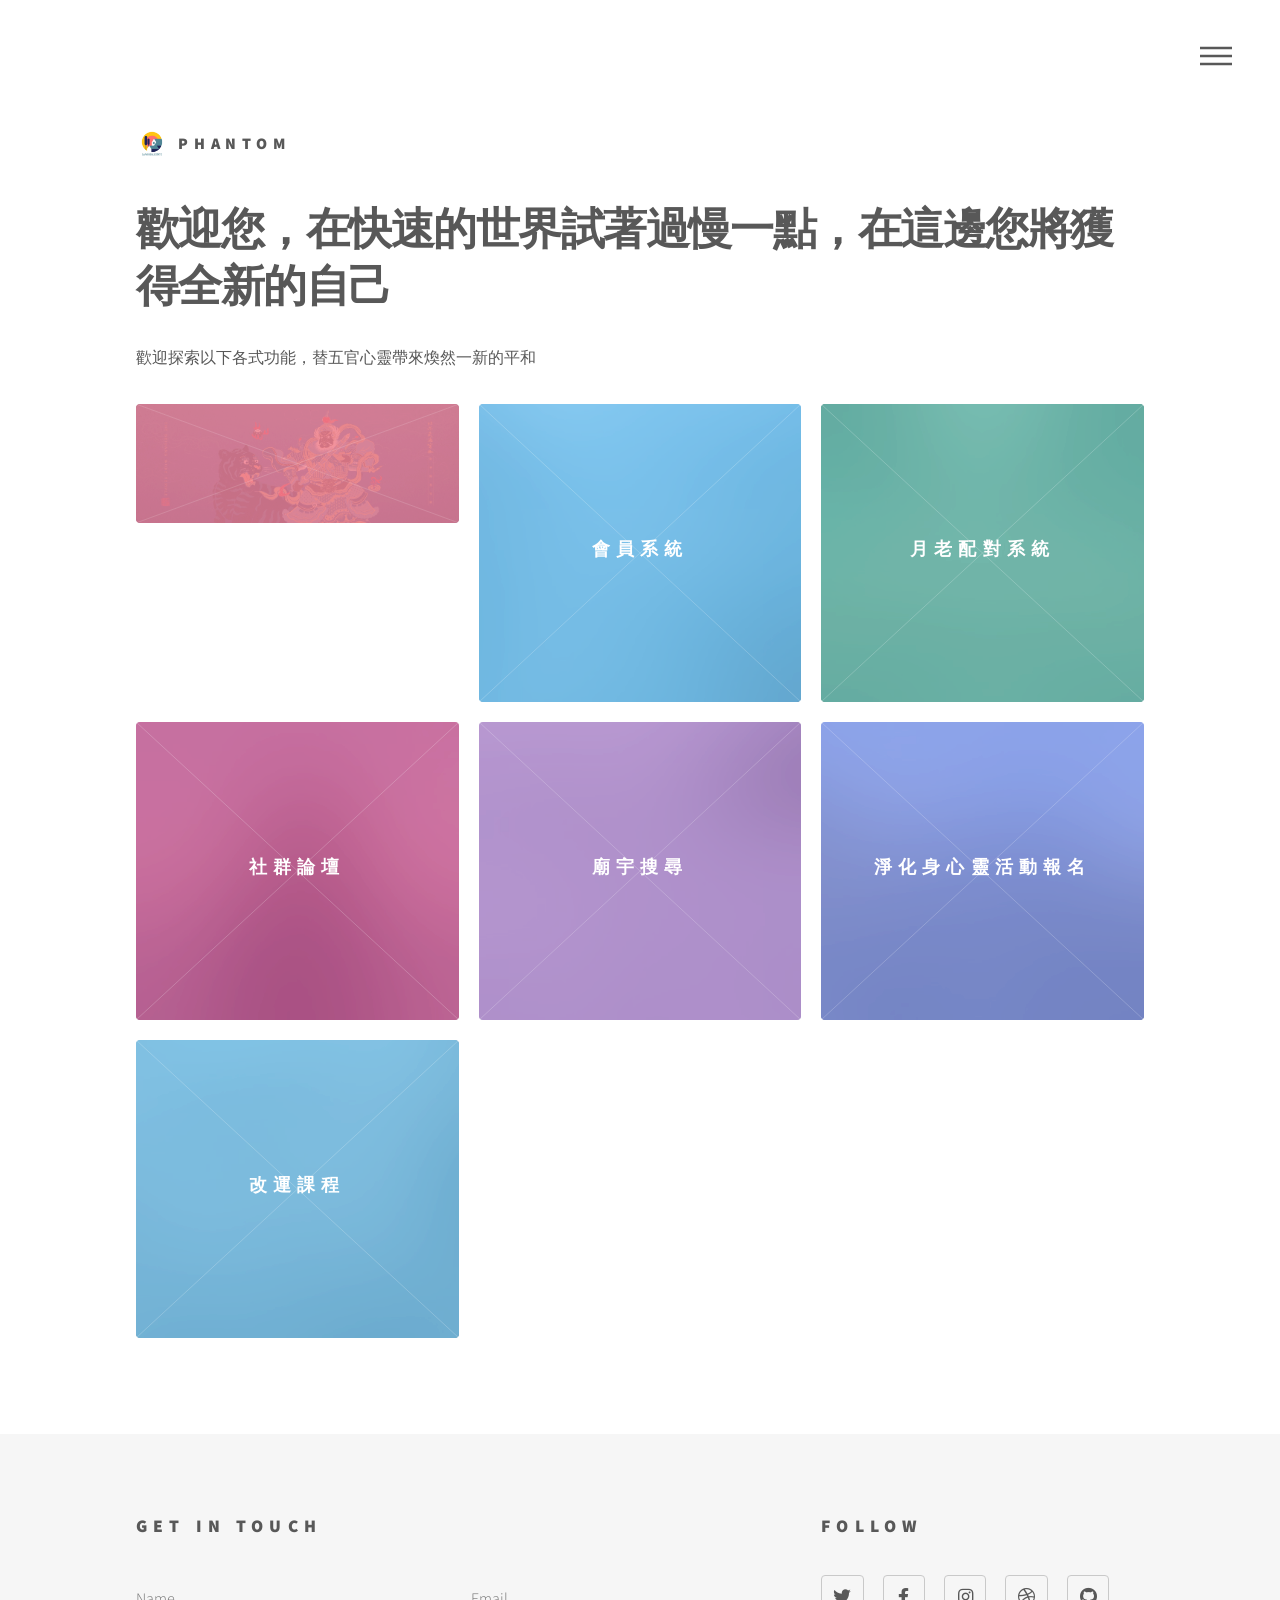
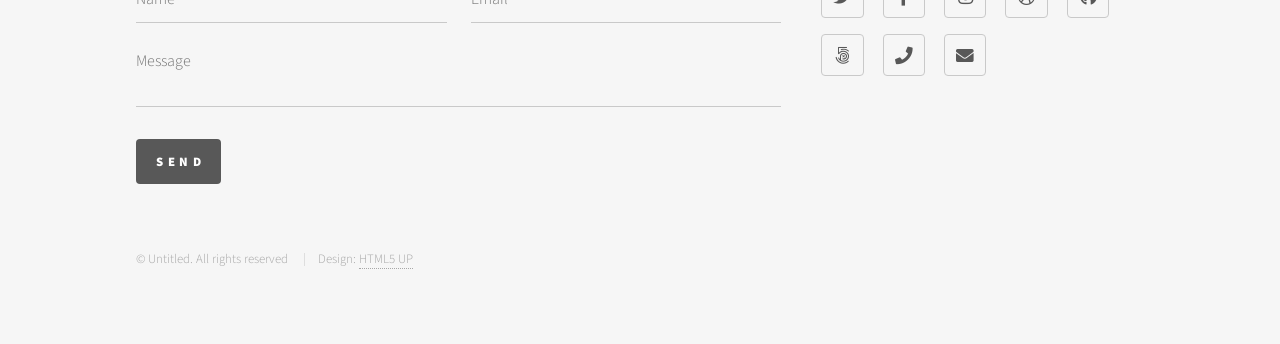
==== commit 4c357ccc: "All" ====
--- a/src/main/webapp/index.html
+++ b/src/main/webapp/index.html
@@ -1,199 +1,208 @@
-
 <!--
 	Phantom by HTML5 UP
 	html5up.net | @ajlkn
 	Free for personal and commercial use under the CCA 3.0 license (html5up.net/license)
 -->
 <html>
-	<head>
-		<title>心靈淨化網</title>
-		<meta charset="utf-8" />
-		<meta name="viewport" content="width=device-width, initial-scale=1, user-scalable=no" />
-		<link rel="stylesheet" href="assets/css/main.css" />
-		<noscript><link rel="stylesheet" href="assets/css/noscript.css" /></noscript>
-	</head>
-	<body class="is-preload">
-		<!-- Wrapper -->
-			<div id="wrapper">
-
-				<!-- Header -->
-					<header id="header">
-						<div class="inner">
-
-							<!-- Logo -->
-								<a href="index.html" class="logo">
-									<span class="symbol"><img src="images/logo.jpg" alt="" /></span><span class="title">Phantom</span>
-								</a>
-
-							<!-- Nav -->
-								<nav>
-									<ul>
-										<li><a href="#menu">功能一覽</a></li>
-									</ul>
-								</nav>
-
+
+<head>
+	<title>心靈淨化網</title>
+	<meta charset="utf-8" />
+	<meta name="viewport" content="width=device-width, initial-scale=1, user-scalable=no" />
+	<link rel="stylesheet" href="assets/css/main.css" />
+	<noscript>
+		<link rel="stylesheet" href="assets/css/noscript.css" />
+	</noscript>
+</head>
+
+<body class="is-preload">
+	<!-- Wrapper -->
+	<div id="wrapper">
+
+		<!-- Header -->
+		<header id="header">
+			<div class="inner">
+
+				<!-- Logo -->
+				<a href="index.html" class="logo">
+					<span class="symbol"><img src="images/logo.jpg" alt="" /></span><span class="title">Phantom</span>
+				</a>
+
+				<!-- Nav -->
+				<nav>
+					<ul>
+						<li><a href="#menu">功能一覽</a></li>
+					</ul>
+				</nav>
+
+			</div>
+		</header>
+
+		<!-- Menu -->
+		<nav id="menu">
+			<h2>Menu</h2>
+			<ul>
+				<!-- 						這邊加入各個功能網站 -->
+				<li><a href="index.html">Home</a></li>
+				<li><a href="http://localhost:8080/Hibernate_web_teacher/index.jsp">加強運勢小物</a></li>
+				<li><a href="http://localhost:8080/Hibernate_web_teacher/t6_10/accountLogin.html">會員系統</a></li>
+				<li><a href="http://localhost:8080/Hibernate_web_teacher/t6_23/UserSelect.jsp">月老配對系統</a></li>
+				<li><a href="http://localhost:8080/Hibernate_web_teacher/t6_27JSP/homepage.jsp">社群論壇</a></li>
+				<li><a href="http://localhost:8080/Hibernate_web_teacher/t6_6.jsp/FindTemple.jsp">廟宇搜尋</a></li>
+				<li><a href="http://localhost:8080/Hibernate_web_teacher/showAllActiveController">淨化身心靈活動報名</a></li>
+				<li><a href="http://localhost:8080/Hibernate_web_teacher/controller/classShoppingList">改運課程</a></li>
+			</ul>
+		</nav>
+
+		<!-- Main -->
+		<div id="main">
+			<div class="inner">
+				<header>
+					<h1>歡迎您，在快速的世界試著過慢一點，在這邊您將獲得全新的自己<a href="http://html5up.net"></a></h1>
+					<p>歡迎探索以下各式功能，替五官心靈帶來煥然一新的平和</p>
+				</header>
+				<section class="tiles">
+					<article class="style1">
+						<span class="image">
+							<img src="images/pic01.jpg" alt="" />
+						</span>
+						<!-- 									這邊輸入網址 -->
+						<a href="http://localhost:8080/Hibernate_web_teacher/index.jsp">
+							<h2>加強運勢小物</h2>
+							<div class="content">
+								<p>台灣百年宗師開光，去除一身壞運氣</p>
+							</div>
+						</a>
+					</article>
+					<article class="style2">
+						<span class="image">
+							<img src="images/pic02.jpg" alt="" />
+						</span>
+						<!-- 									這邊輸入網址 -->
+						<a href="http://localhost:8080/Hibernate_web_teacher/t6_10/accountLogin.html">
+							<h2>會員系統</h2>
+							<div class="content">
+								<p>現在加入會員還不遲，成為VIP會員即贈開光手環!</p>
+							</div>
+						</a>
+					</article>
+					<article class="style3">
+						<span class="image">
+							<img src="images/pic03.jpg" alt="" />
+						</span>
+						<!-- 									這邊輸入網址 -->
+						<a href="http://localhost:8080/Hibernate_web_teacher/t6_23/UserSelect.jsp">
+							<h2>月老配對系統</h2>
+							<div class="content">
+								<p>月老的保佑，讓你找到終身姻緣</p>
+							</div>
+						</a>
+					</article>
+					<article class="style4">
+						<span class="image">
+							<img src="images/pic04.jpg" alt="" />
+						</span>
+						<!-- 									這邊輸入網址 -->
+						<a href="http://localhost:8080/Hibernate_web_teacher/t6_27JSP/homepage.jsp">
+							<h2>社群論壇</h2>
+							<div class="content">
+								<p>充滿善意的交流論壇區，信徒不罵髒話</p>
+							</div>
+						</a>
+					</article>
+					<article class="style5">
+						<span class="image">
+							<img src="images/pic05.jpg" alt="" />
+						</span>
+						<!-- 									這邊輸入網址 -->
+						<a href="http://localhost:8080/Hibernate_web_teacher/t6_6.jsp/FindTemple.jsp">
+							<h2>廟宇搜尋</h2>
+							<div class="content">
+								<p>台灣廟宇一籮筐，拜拜住宿不怕沒地方</p>
+							</div>
+						</a>
+					</article>
+					<article class="style6">
+						<span class="image">
+							<img src="images/pic06.jpg" alt="" />
+						</span>
+						<a href="http://localhost:8080/Hibernate_web_teacher/showAllActiveController">
+							<h2>淨化身心靈活動報名</h2>
+							<div class="content">
+								<p>各式活動等你來報名，假日不怕沒地方趴趴走</p>
+							</div>
+						</a>
+					</article>
+					<article class="style2">
+						<span class="image">
+							<img src="images/pic07.jpg" alt="" />
+						</span>
+						<a href="http://localhost:8080/Hibernate_web_teacher/controller/classShoppingList">
+							<h2>改運課程</h2>
+							<div class="content">
+								<p>最強改運大師們集合!扭轉自己的命運從現在開始!</p>
+							</div>
+						</a>
+					</article>
+				</section>
+			</div>
+		</div>
+
+		<!-- Footer -->
+		<footer id="footer">
+			<div class="inner">
+				<section>
+					<h2>Get in touch</h2>
+					<form method="post" action="#">
+						<div class="fields">
+							<div class="field half">
+								<input type="text" name="name" id="name" placeholder="Name" />
+							</div>
+							<div class="field half">
+								<input type="email" name="email" id="email" placeholder="Email" />
+							</div>
+							<div class="field">
+								<textarea name="message" id="message" placeholder="Message"></textarea>
+							</div>
 						</div>
-					</header>
-
-				<!-- Menu -->
-					<nav id="menu">
-						<h2>Menu</h2>
-						<ul>
-<!-- 						這邊加入各個功能網站 -->
-							<li><a href="index.html">Home</a></li>
-							<li><a href="">加強運勢小物</a></li>
-							<li><a href="">會員系統</a></li>
-							<li><a href="">月老配對系統</a></li>
-							<li><a href="">社群論壇</a></li>
-							<li><a href="">廟宇搜尋</a></li>
-							<li><a href="">淨化身心靈活動報名</a></li>
-							<li><a href="http://localhost:8080/SecondServlet/controller/classShoppingList">改運課程</a></li>
+						<ul class="actions">
+							<li><input type="submit" value="Send" class="primary" /></li>
 						</ul>
-					</nav>
-
-				<!-- Main -->
-					<div id="main">
-						<div class="inner">
-							<header>
-								<h1>歡迎您，在快速的世界試著過慢一點，在這邊您將獲得全新的自己<a href="http://html5up.net"></a></h1>
-								<p>歡迎探索以下各式功能，替五官心靈帶來煥然一新的平和</p>
-							</header>
-							<section class="tiles">
-								<article class="style1">
-									<span class="image">
-										<img src="images/pic01.jpg" alt="" />
-									</span>
-<!-- 									這邊輸入網址 -->
-									<a href="">
-										<h2>加強運勢小物</h2>
-										<div class="content">
-											<p>台灣百年宗師開光，去除一身壞運氣</p>
-										</div>
-									</a>
-								</article>
-								<article class="style2">
-									<span class="image">
-										<img src="images/pic02.jpg" alt="" />
-									</span>
-<!-- 									這邊輸入網址 -->
-									<a href="">
-										<h2>會員系統</h2>
-										<div class="content">
-											<p>現在加入會員還不遲，成為VIP會員即贈開光手環!</p>
-										</div>
-									</a>
-								</article>
-								<article class="style3">
-									<span class="image">
-										<img src="images/pic03.jpg" alt="" />
-									</span>
-<!-- 									這邊輸入網址 -->
-									<a href="">
-										<h2>月老配對系統</h2>
-										<div class="content">
-											<p>月老的保佑，讓你找到終身姻緣</p>
-										</div>
-									</a>
-								</article>
-								<article class="style4">
-									<span class="image">
-										<img src="images/pic04.jpg" alt="" />
-									</span>
-									<!-- 									這邊輸入網址 -->
-									<a href="">
-										<h2>社群論壇</h2>
-										<div class="content">
-											<p>充滿善意的交流論壇區，信徒不罵髒話</p>
-										</div>
-									</a>
-								</article>
-								<article class="style5">
-									<span class="image">
-										<img src="images/pic05.jpg" alt="" />
-									</span>
-									<!-- 									這邊輸入網址 -->
-									<a href="">
-										<h2>廟宇搜尋</h2>
-										<div class="content">
-											<p>台灣廟宇一籮筐，拜拜住宿不怕沒地方</p>
-										</div>
-									</a>
-								</article>
-								<article class="style6">
-									<span class="image">
-										<img src="images/pic06.jpg" alt="" />
-									</span>
-									<a href="">
-										<h2>淨化身心靈活動報名</h2>
-										<div class="content">
-											<p>各式活動等你來報名，假日不怕沒地方趴趴走</p>
-										</div>
-									</a>
-								</article>
-								<article class="style2">
-									<span class="image">
-										<img src="images/pic07.jpg" alt="" />
-									</span>
-									<a href="http://localhost:8080/SecondServlet/controller/classShoppingList">
-										<h2>改運課程</h2>
-										<div class="content">
-											<p>最強改運大師們集合!扭轉自己的命運從現在開始!</p>
-										</div>
-									</a>
-								</article>
-							</section>
-						</div>
-					</div>
-
-				<!-- Footer -->
-					<footer id="footer">
-						<div class="inner">
-							<section>
-								<h2>Get in touch</h2>
-								<form method="post" action="#">
-									<div class="fields">
-										<div class="field half">
-											<input type="text" name="name" id="name" placeholder="Name" />
-										</div>
-										<div class="field half">
-											<input type="email" name="email" id="email" placeholder="Email" />
-										</div>
-										<div class="field">
-											<textarea name="message" id="message" placeholder="Message"></textarea>
-										</div>
-									</div>
-									<ul class="actions">
-										<li><input type="submit" value="Send" class="primary" /></li>
-									</ul>
-								</form>
-							</section>
-							<section>
-								<h2>Follow</h2>
-								<ul class="icons">
-									<li><a href="#" class="icon brands style2 fa-twitter"><span class="label">Twitter</span></a></li>
-									<li><a href="#" class="icon brands style2 fa-facebook-f"><span class="label">Facebook</span></a></li>
-									<li><a href="#" class="icon brands style2 fa-instagram"><span class="label">Instagram</span></a></li>
-									<li><a href="#" class="icon brands style2 fa-dribbble"><span class="label">Dribbble</span></a></li>
-									<li><a href="#" class="icon brands style2 fa-github"><span class="label">GitHub</span></a></li>
-									<li><a href="#" class="icon brands style2 fa-500px"><span class="label">500px</span></a></li>
-									<li><a href="#" class="icon solid style2 fa-phone"><span class="label">Phone</span></a></li>
-									<li><a href="#" class="icon solid style2 fa-envelope"><span class="label">Email</span></a></li>
-								</ul>
-							</section>
-							<ul class="copyright">
-								<li>&copy; Untitled. All rights reserved</li><li>Design: <a href="http://html5up.net">HTML5 UP</a></li>
-							</ul>
-						</div>
-					</footer>
-
+					</form>
+				</section>
+				<section>
+					<h2>Follow</h2>
+					<ul class="icons">
+						<li><a href="#" class="icon brands style2 fa-twitter"><span class="label">Twitter</span></a>
+						</li>
+						<li><a href="#" class="icon brands style2 fa-facebook-f"><span class="label">Facebook</span></a>
+						</li>
+						<li><a href="#" class="icon brands style2 fa-instagram"><span class="label">Instagram</span></a>
+						</li>
+						<li><a href="#" class="icon brands style2 fa-dribbble"><span class="label">Dribbble</span></a>
+						</li>
+						<li><a href="#" class="icon brands style2 fa-github"><span class="label">GitHub</span></a></li>
+						<li><a href="#" class="icon brands style2 fa-500px"><span class="label">500px</span></a></li>
+						<li><a href="#" class="icon solid style2 fa-phone"><span class="label">Phone</span></a></li>
+						<li><a href="#" class="icon solid style2 fa-envelope"><span class="label">Email</span></a></li>
+					</ul>
+				</section>
+				<ul class="copyright">
+					<li>&copy; Untitled. All rights reserved</li>
+					<li>Design: <a href="http://html5up.net">HTML5 UP</a></li>
+				</ul>
 			</div>
-
-		<!-- Scripts -->
-			<script src="assets/js/jquery.min.js"></script>
-			<script src="assets/js/browser.min.js"></script>
-			<script src="assets/js/breakpoints.min.js"></script>
-			<script src="assets/js/util.js"></script>
-			<script src="assets/js/main.js"></script>
-
-	</body>
+		</footer>
+
+	</div>
+
+	<!-- Scripts -->
+	<script src="assets/js/jquery.min.js"></script>
+	<script src="assets/js/browser.min.js"></script>
+	<script src="assets/js/breakpoints.min.js"></script>
+	<script src="assets/js/util.js"></script>
+	<script src="assets/js/main.js"></script>
+
+</body>
+
 </html>
